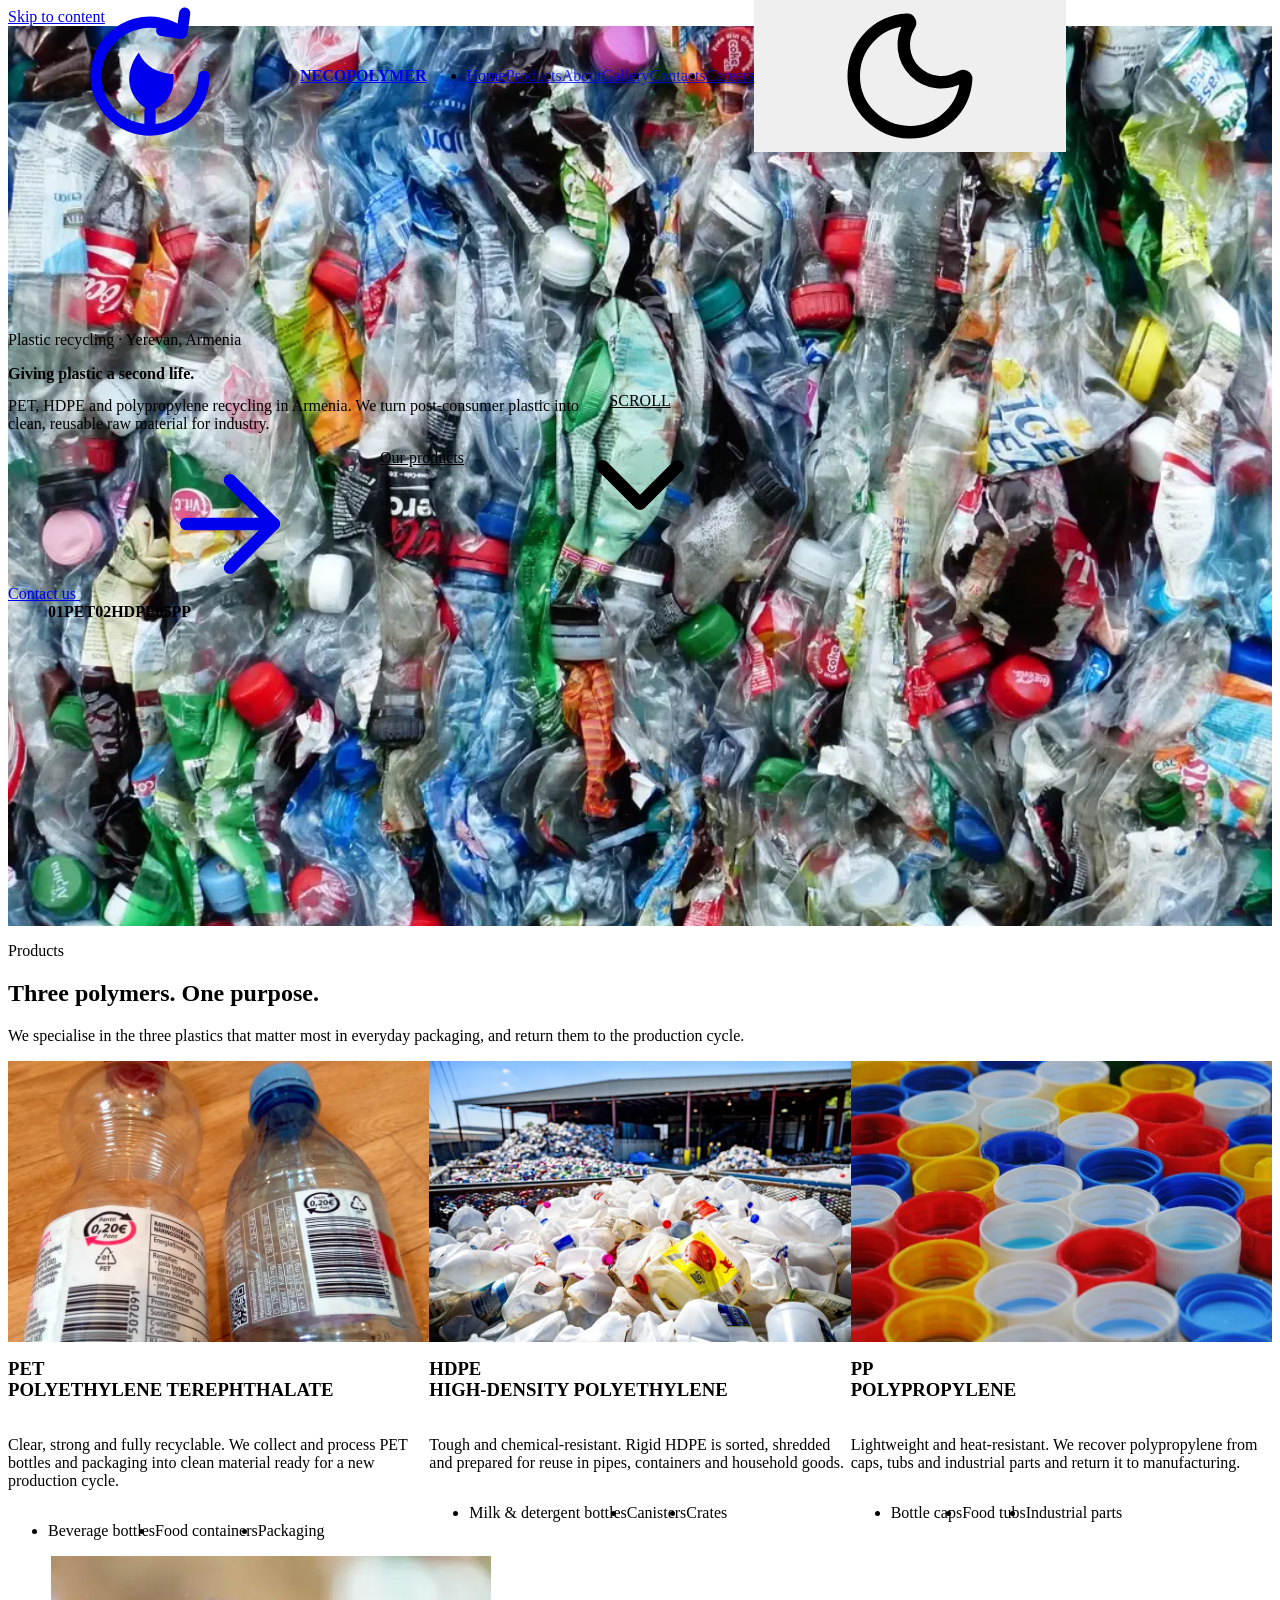
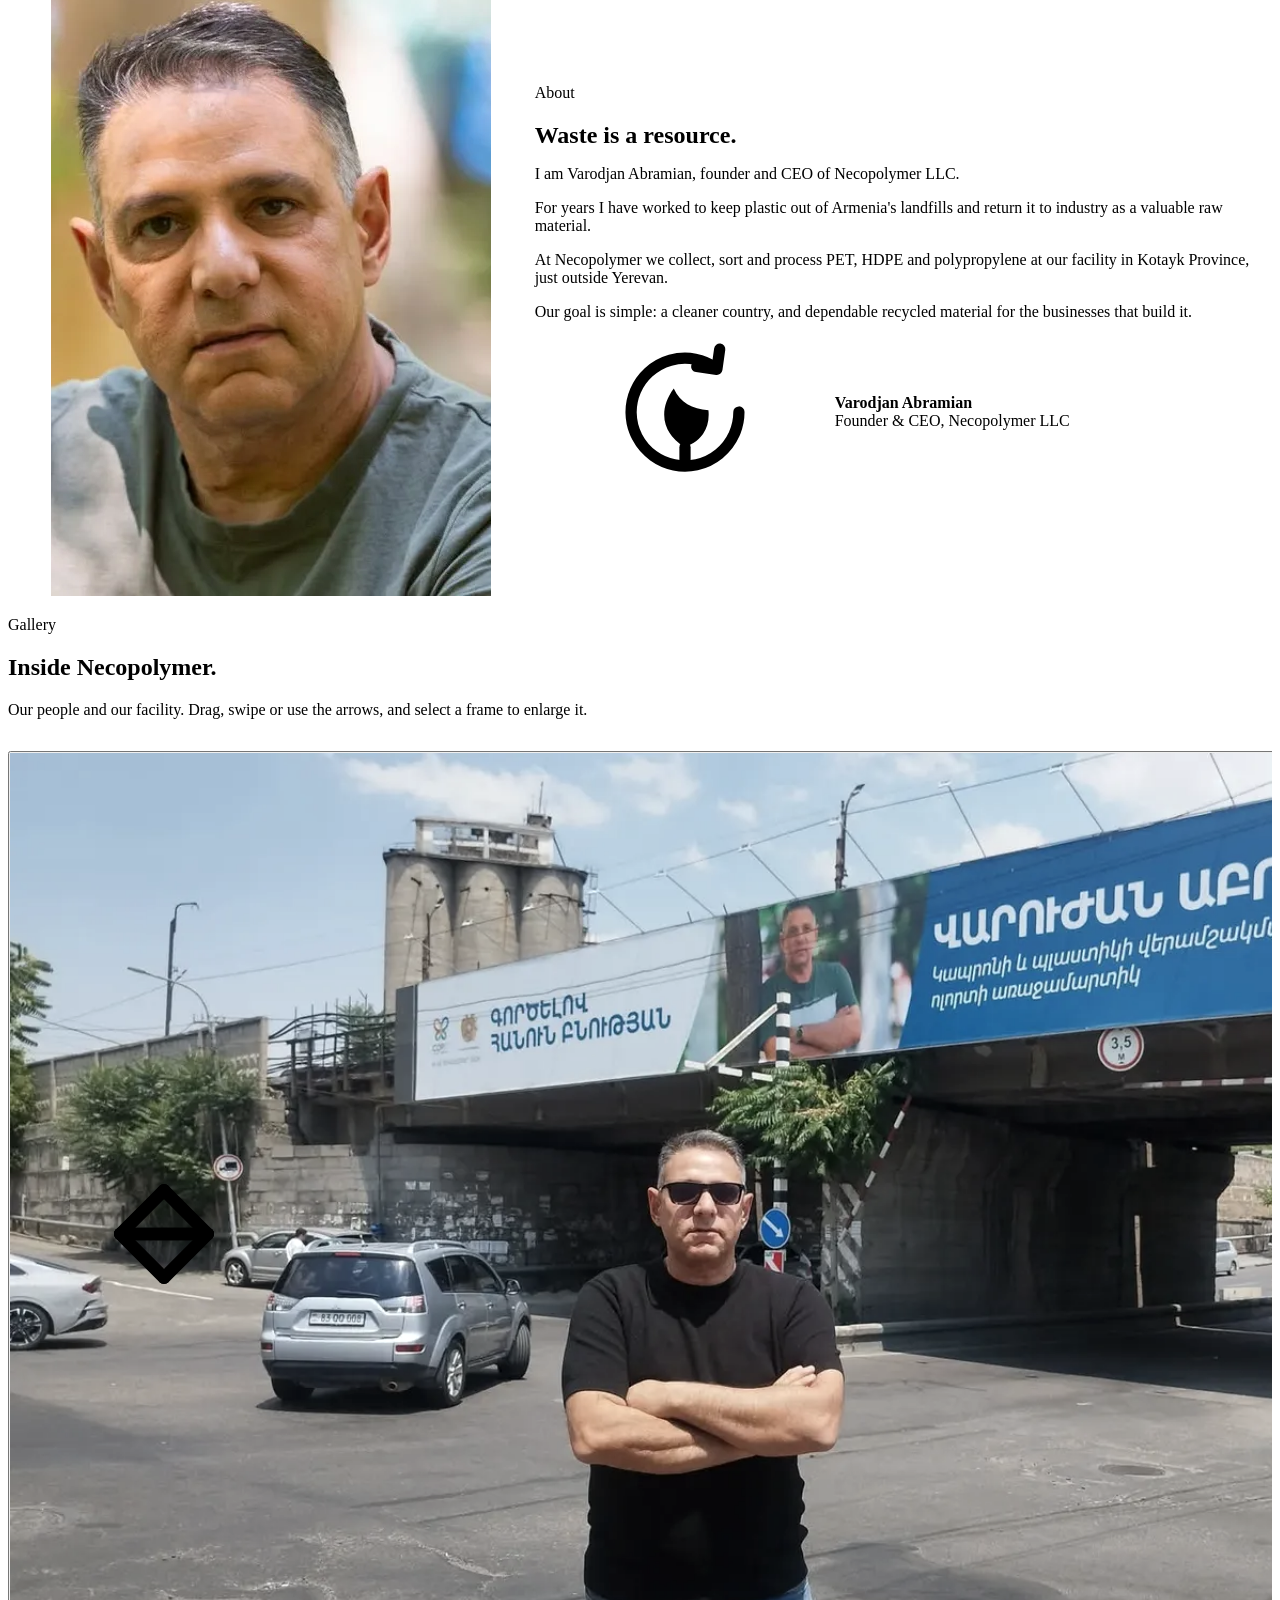
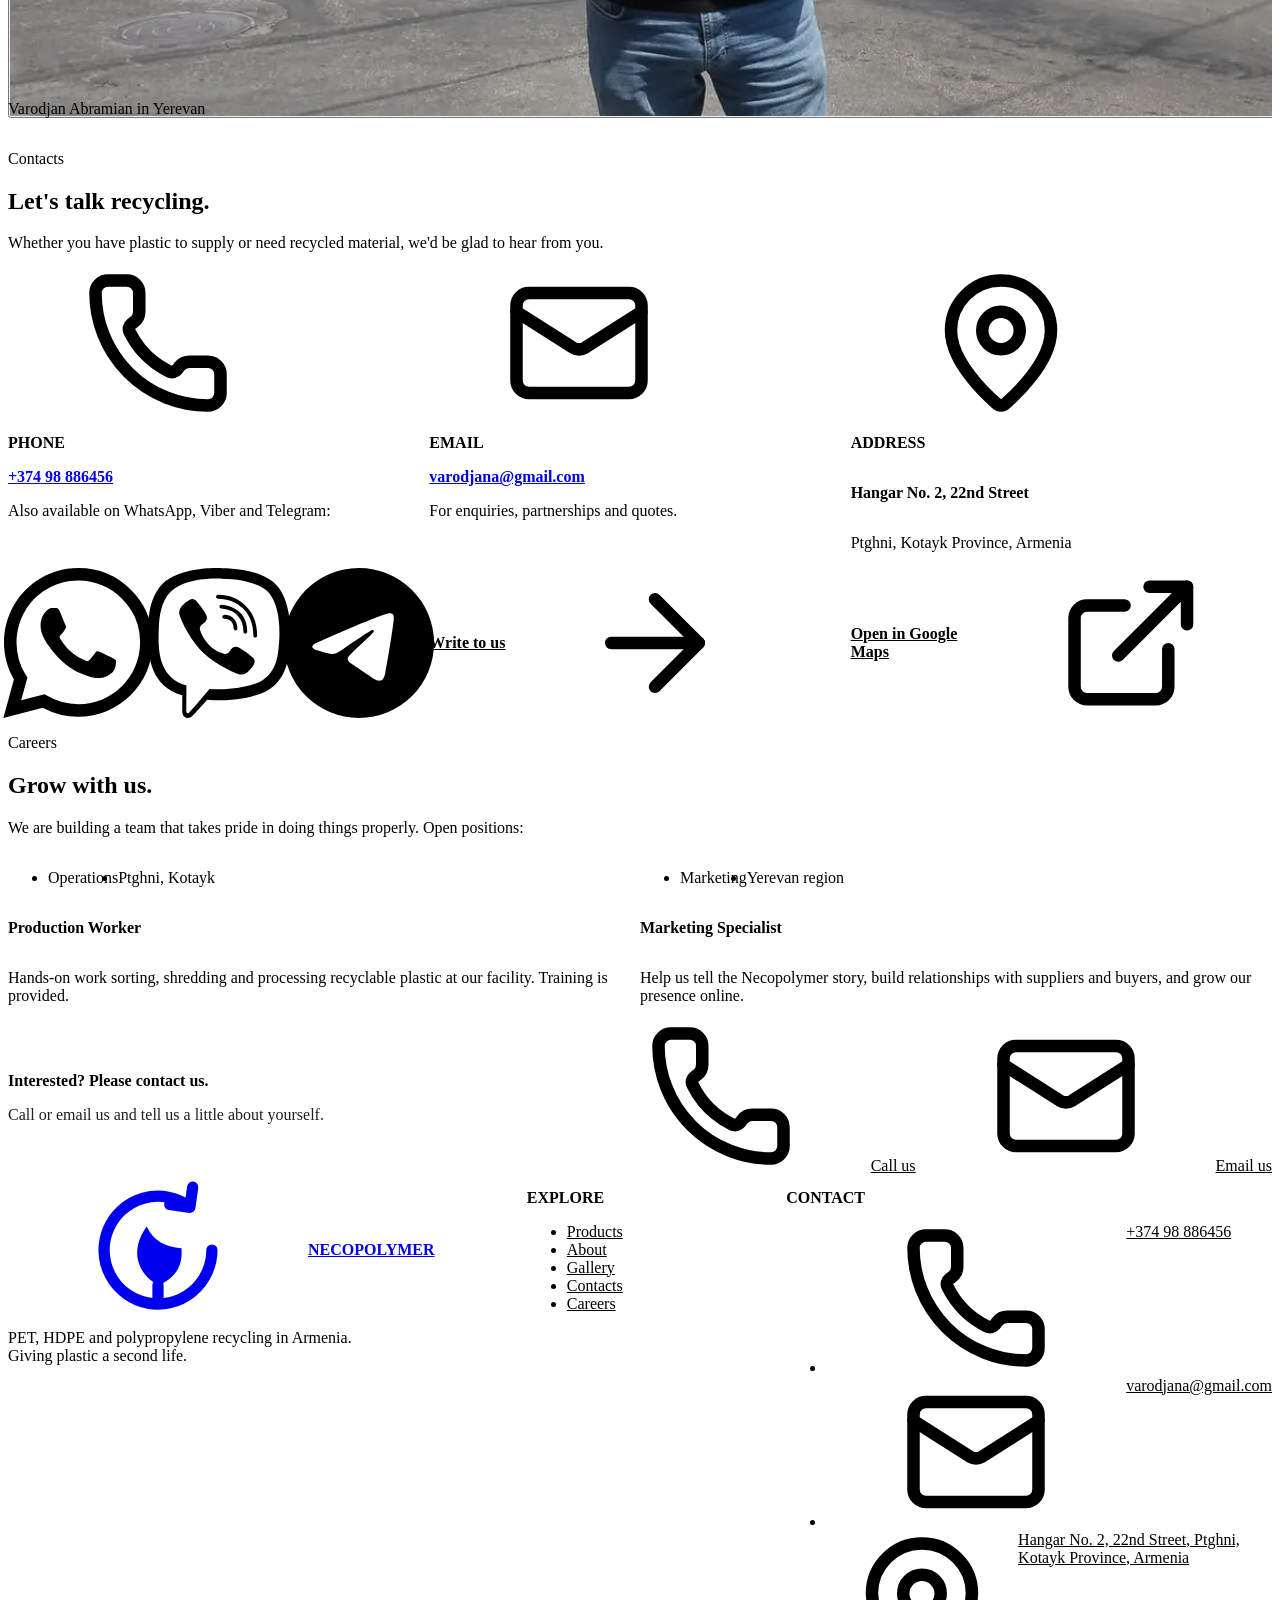
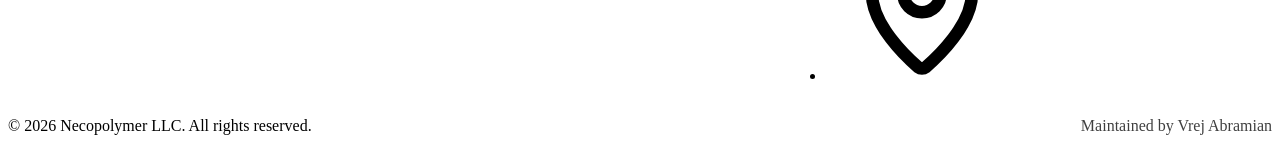
==== index.html @ 500e8558 "Build the single-page layout and component styles Co-Authored-By: Claude Opus 5.5 <noreply@anthropic" ====
<!doctype html>
<html lang="en">
<head>
  <meta charset="utf-8">
  <meta name="viewport" content="width=device-width, initial-scale=1">
  <title>Necopolymer | PET, HDPE &amp; PP Plastic Recycling in Armenia</title>
  <meta name="description" content="Necopolymer LLC recycles PET, HDPE and polypropylene in Kotayk Province, near Yerevan, Armenia. Call +374 98 886456.">
  <link rel="canonical" href="https://necopolymer.com/">
  <meta name="theme-color" content="#0A1A13">
  <meta property="og:type" content="website">
  <meta property="og:site_name" content="Necopolymer">
  <meta property="og:title" content="Necopolymer: giving plastic a second life">
  <meta property="og:description" content="PET, HDPE and polypropylene recycling in Armenia.">
  <meta property="og:url" content="https://necopolymer.com/">
  <meta property="og:image" content="https://necopolymer.com/assets/brand/og-image.jpg">
  <meta name="twitter:card" content="summary_large_image">
  <link rel="icon" href="assets/brand/favicon.svg" type="image/svg+xml">
  <link rel="preload" href="assets/fonts/sora-latin-wght.woff2" as="font" type="font/woff2" crossorigin>
  <link rel="preload" href="assets/fonts/inter-latin-wght.woff2" as="font" type="font/woff2" crossorigin>
  <link rel="preload" href="assets/img/hero/hero.webp" as="image" fetchpriority="high">
  <link rel="stylesheet" href="assets/css/tokens.css">
  <link rel="stylesheet" href="assets/css/base.css">
  <link rel="stylesheet" href="assets/css/components.css">
  <script>
    // Inline on purpose: must run before first paint (no theme flash, no reveal flash).
    document.documentElement.classList.add('js');
    try {
      var saved = localStorage.getItem('neco-theme');
      if (saved === 'light' || saved === 'dark') document.documentElement.dataset.theme = saved;
    } catch (e) {}
  </script>
  <script src="assets/js/theme.js" defer></script>
  <script src="assets/js/nav.js" defer></script>
  <script src="assets/js/reveal.js" defer></script>
  <script src="assets/js/gallery.js" defer></script>
  <script type="application/ld+json">
  {
    "@context": "https://schema.org",
    "@type": "LocalBusiness",
    "name": "Necopolymer LLC",
    "description": "PET, HDPE and polypropylene plastic recycling in Armenia.",
    "url": "https://necopolymer.com/",
    "image": "https://necopolymer.com/assets/brand/og-image.jpg",
    "telephone": "+37498886456",
    "email": "varodjana@gmail.com",
    "founder": { "@type": "Person", "name": "Varodjan Abramian" },
    "address": {
      "@type": "PostalAddress",
      "streetAddress": "22nd Street, Hangar No. 2",
      "addressLocality": "Ptghni",
      "addressRegion": "Kotayk Province",
      "addressCountry": "AM"
    },
    "hasMap": "https://maps.app.goo.gl/LxYBtuq4fgTTaktv6"
  }
  </script>
</head>
<body>
  <a class="skip-link" href="#main">Skip to content</a>

  <header class="site-header" data-header>
    <div class="container header__inner">
      <a class="brand" href="#top" aria-label="Necopolymer, back to top">
        <svg class="brand__mark" aria-hidden="true"><use href="assets/brand/icons.svg#mark"></use></svg>
        <span>NECOPOLYMER</span>
      </a>
      <nav class="nav" aria-label="Main">
        <ul class="nav__list" id="nav-list">
          <li><a class="nav__link" href="#top">Home</a></li>
          <li><a class="nav__link" href="#products">Products</a></li>
          <li><a class="nav__link" href="#about">About</a></li>
          <li><a class="nav__link" href="#gallery">Gallery</a></li>
          <li><a class="nav__link" href="#contacts">Contacts</a></li>
          <li><a class="nav__link" href="#careers">Careers</a></li>
        </ul>
        <button class="icon-btn theme-toggle" type="button" data-theme-toggle aria-label="Switch to light theme">
          <svg class="icon icon--sm" aria-hidden="true"><use href="assets/brand/icons.svg#sun"></use></svg>
        </button>
        <button class="icon-btn nav-toggle" type="button" data-nav-toggle aria-expanded="false" aria-controls="nav-list" aria-label="Open menu">
          <svg class="icon icon--sm" aria-hidden="true"><use href="assets/brand/icons.svg#menu"></use></svg>
        </button>
      </nav>
    </div>
  </header>

  <main id="main">
    <!-- ============ HOME ============ -->
    <section class="hero" id="top" aria-labelledby="hero-title">
      <img class="hero__media" src="assets/img/hero/hero.webp" alt="" width="1024" height="768" fetchpriority="high">
      <div class="hero__overlay" aria-hidden="true"></div>
      <div class="container">
        <div class="hero__content">
          <p class="eyebrow hero__eyebrow" data-reveal>Plastic recycling · Yerevan, Armenia</p>
          <h1 class="hero__title" id="hero-title" data-reveal style="--d:1">Giving plastic <span class="text-gradient">a second life.</span></h1>
          <p class="hero__lead" data-reveal style="--d:2">PET, HDPE and polypropylene recycling in Armenia. We turn post-consumer plastic into clean, reusable raw material for industry.</p>
          <div class="hero__actions" data-reveal style="--d:3">
            <a class="btn btn--accent" href="#contacts">Contact us
              <svg class="icon icon--sm" aria-hidden="true"><use href="assets/brand/icons.svg#arrow-right"></use></svg></a>
            <a class="btn btn--ghost" href="#products">Our products</a>
          </div>
          <ul class="hero__chips" data-reveal style="--d:4" aria-label="Materials we recycle">
            <li class="chip"><span class="chip__code">01</span>PET</li>
            <li class="chip"><span class="chip__code">02</span>HDPE</li>
            <li class="chip"><span class="chip__code">05</span>PP</li>
          </ul>
        </div>
      </div>
      <a class="hero__scroll" href="#products" aria-label="Scroll to products">
        <span>Scroll</span>
        <svg class="icon icon--sm" aria-hidden="true"><use href="assets/brand/icons.svg#chevron-down"></use></svg>
      </a>
    </section>

    <!-- ============ PRODUCTS ============ -->
    <section class="section products" id="products" aria-labelledby="products-title">
      <div class="container">
        <header class="section__head" data-reveal>
          <p class="eyebrow">Products</p>
          <h2 class="section__title" id="products-title">Three polymers. <span class="text-gradient">One purpose.</span></h2>
          <p class="section__lead">We specialise in the three plastics that matter most in everyday packaging, and return them to the production cycle.</p>
        </header>
        <div class="product-grid">
          <article class="product-card" data-reveal>
            <div class="product-card__media">
              <img src="assets/img/products/pet.webp" alt="Clear PET drinking bottles marked with resin code 1" width="900" height="600" loading="lazy">
              <span class="resin-badge" role="img" aria-label="Resin identification code 1">
                <svg class="icon" aria-hidden="true"><use href="assets/brand/icons.svg#recycle"></use></svg>
                <span class="resin-badge__num" aria-hidden="true">1</span>
              </span>
            </div>
            <div class="product-card__body">
              <h3><span class="product-card__abbr">PET</span><span class="product-card__name">Polyethylene terephthalate</span></h3>
              <p class="product-card__text">Clear, strong and fully recyclable. We collect and process PET bottles and packaging into clean material ready for a new production cycle.</p>
              <ul class="tags" aria-label="Typical sources">
                <li class="tag">Beverage bottles</li><li class="tag">Food containers</li><li class="tag">Packaging</li>
              </ul>
            </div>
          </article>
          <article class="product-card" data-reveal style="--d:1">
            <div class="product-card__media">
              <img src="assets/img/products/hdpe.webp" alt="Used HDPE milk and detergent jugs at a recycling yard" width="900" height="600" loading="lazy">
              <span class="resin-badge" role="img" aria-label="Resin identification code 2">
                <svg class="icon" aria-hidden="true"><use href="assets/brand/icons.svg#recycle"></use></svg>
                <span class="resin-badge__num" aria-hidden="true">2</span>
              </span>
            </div>
            <div class="product-card__body">
              <h3><span class="product-card__abbr">HDPE</span><span class="product-card__name">High-density polyethylene</span></h3>
              <p class="product-card__text">Tough and chemical-resistant. Rigid HDPE is sorted, shredded and prepared for reuse in pipes, containers and household goods.</p>
              <ul class="tags" aria-label="Typical sources">
                <li class="tag">Milk &amp; detergent bottles</li><li class="tag">Canisters</li><li class="tag">Crates</li>
              </ul>
            </div>
          </article>
          <article class="product-card" data-reveal style="--d:2">
            <div class="product-card__media">
              <img src="assets/img/products/pp.webp" alt="Colourful polypropylene bottle caps" width="900" height="600" loading="lazy">
              <span class="resin-badge" role="img" aria-label="Resin identification code 5">
                <svg class="icon" aria-hidden="true"><use href="assets/brand/icons.svg#recycle"></use></svg>
                <span class="resin-badge__num" aria-hidden="true">5</span>
              </span>
            </div>
            <div class="product-card__body">
              <h3><span class="product-card__abbr">PP</span><span class="product-card__name">Polypropylene</span></h3>
              <p class="product-card__text">Lightweight and heat-resistant. We recover polypropylene from caps, tubs and industrial parts and return it to manufacturing.</p>
              <ul class="tags" aria-label="Typical sources">
                <li class="tag">Bottle caps</li><li class="tag">Food tubs</li><li class="tag">Industrial parts</li>
              </ul>
            </div>
          </article>
        </div>
      </div>
    </section>

    <!-- ============ ABOUT ============ -->
    <section class="section section--alt about" id="about" aria-labelledby="about-title">
      <div class="container about__grid">
        <div class="portrait" data-reveal>
          <img src="assets/img/about/varodjan-abramian.webp" alt="Portrait of Varodjan Abramian, founder and CEO of Necopolymer LLC" width="640" height="640" loading="lazy">
        </div>
        <div class="about__text" data-reveal style="--d:1">
          <p class="eyebrow">About</p>
          <h2 class="section__title" id="about-title">Waste is a <span class="text-gradient">resource.</span></h2>
          <p class="about__quote">I am Varodjan Abramian, founder and CEO of Necopolymer LLC.</p>
          <p>For years I have worked to keep plastic out of Armenia's landfills and return it to industry as a valuable raw material.</p>
          <p>At Necopolymer we collect, sort and process PET, HDPE and polypropylene at our facility in Kotayk Province, just outside Yerevan.</p>
          <p>Our goal is simple: a cleaner country, and dependable recycled material for the businesses that build it.</p>
          <div class="signature">
            <svg class="brand__mark" aria-hidden="true"><use href="assets/brand/icons.svg#mark"></use></svg>
            <div><strong>Varodjan Abramian</strong><span>Founder &amp; CEO, Necopolymer LLC</span></div>
          </div>
        </div>
      </div>
    </section>

    <!-- ============ GALLERY ============ -->
    <section class="section gallery" id="gallery" aria-labelledby="gallery-title">
      <div class="container">
        <header class="section__head" data-reveal>
          <p class="eyebrow">Gallery</p>
          <h2 class="section__title" id="gallery-title">Inside <span class="text-gradient">Necopolymer.</span></h2>
          <p class="section__lead">Our people and our facility. Drag, swipe or use the arrows, and select a frame to enlarge it.</p>
        </header>
        <div class="film" data-film data-reveal>
          <button class="film__nav film__nav--prev" type="button" data-film-prev aria-label="Previous photos">
            <svg class="icon icon--sm" aria-hidden="true"><use href="assets/brand/icons.svg#arrow-left"></use></svg>
          </button>
          <div class="film__track" role="region" aria-label="Photo strip" tabindex="0">
            <figure class="film__frame">
              <button class="film__open" type="button" aria-label="Enlarge photo: Varodjan Abramian in Yerevan">
                <img src="assets/img/gallery/varodjan-yerevan.webp" alt="Varodjan Abramian standing in front of his recycling billboard in Yerevan" width="1600" height="901" loading="lazy" draggable="false">
              </button>
              <figcaption>Varodjan Abramian in Yerevan</figcaption>
            </figure>
            <figure class="film__frame">
              <button class="film__open" type="button" aria-label="Enlarge photo: inside our processing hangar">
                <img src="assets/img/gallery/hangar.webp" alt="Recycling equipment and bulk bags of plastic inside the Necopolymer hangar" width="1440" height="960" loading="lazy" draggable="false">
              </button>
              <figcaption>Inside our processing hangar, Kotayk</figcaption>
            </figure>
          </div>
          <button class="film__nav film__nav--next" type="button" data-film-next aria-label="Next photos">
            <svg class="icon icon--sm" aria-hidden="true"><use href="assets/brand/icons.svg#arrow-right"></use></svg>
          </button>
        </div>
      </div>
    </section>

    <!-- ============ CONTACTS ============ -->
    <section class="section section--alt contacts" id="contacts" aria-labelledby="contacts-title">
      <div class="container">
        <header class="section__head" data-reveal>
          <p class="eyebrow">Contacts</p>
          <h2 class="section__title" id="contacts-title">Let's talk <span class="text-gradient">recycling.</span></h2>
          <p class="section__lead">Whether you have plastic to supply or need recycled material, we'd be glad to hear from you.</p>
        </header>
        <div class="contact-grid">
          <article class="contact-card" data-reveal>
            <span class="contact-card__icon"><svg class="icon" aria-hidden="true"><use href="assets/brand/icons.svg#phone"></use></svg></span>
            <h3 class="contact-card__label">Phone</h3>
            <a class="contact-card__value" href="tel:+37498886456">+374 98 886456</a>
            <p class="contact-card__note">Also available on WhatsApp, Viber and Telegram:</p>
            <div class="messengers">
              <a class="messenger messenger--whatsapp" href="https://wa.me/37498886456" target="_blank" rel="noopener" aria-label="Chat on WhatsApp" title="WhatsApp">
                <svg class="icon icon--sm" aria-hidden="true"><use href="assets/brand/icons.svg#whatsapp"></use></svg></a>
              <a class="messenger messenger--viber" href="viber://chat?number=%2B37498886456" aria-label="Chat on Viber" title="Viber">
                <svg class="icon icon--sm" aria-hidden="true"><use href="assets/brand/icons.svg#viber"></use></svg></a>
              <a class="messenger messenger--telegram" href="https://t.me/+37498886456" target="_blank" rel="noopener" aria-label="Chat on Telegram" title="Telegram">
                <svg class="icon icon--sm" aria-hidden="true"><use href="assets/brand/icons.svg#telegram"></use></svg></a>
            </div>
          </article>
          <article class="contact-card" data-reveal style="--d:1">
            <span class="contact-card__icon"><svg class="icon" aria-hidden="true"><use href="assets/brand/icons.svg#mail"></use></svg></span>
            <h3 class="contact-card__label">Email</h3>
            <a class="contact-card__value" href="mailto:varodjana@gmail.com">varodjana@gmail.com</a>
            <p class="contact-card__note">For enquiries, partnerships and quotes.</p>
            <a class="link-arrow" href="mailto:varodjana@gmail.com">Write to us
              <svg class="icon icon--sm" aria-hidden="true"><use href="assets/brand/icons.svg#arrow-right"></use></svg></a>
          </article>
          <article class="contact-card" data-reveal style="--d:2">
            <span class="contact-card__icon"><svg class="icon" aria-hidden="true"><use href="assets/brand/icons.svg#map-pin"></use></svg></span>
            <h3 class="contact-card__label">Address</h3>
            <p class="contact-card__value">Hangar No. 2, 22nd Street</p>
            <p class="contact-card__note">Ptghni, Kotayk Province, Armenia</p>
            <a class="link-arrow" href="https://maps.app.goo.gl/LxYBtuq4fgTTaktv6" target="_blank" rel="noopener">Open in Google Maps
              <svg class="icon icon--sm" aria-hidden="true"><use href="assets/brand/icons.svg#external-link"></use></svg></a>
          </article>
        </div>
      </div>
    </section>

    <!-- ============ CAREERS ============ -->
    <section class="section careers" id="careers" aria-labelledby="careers-title">
      <div class="container">
        <header class="section__head" data-reveal>
          <p class="eyebrow">Careers</p>
          <h2 class="section__title" id="careers-title">Grow <span class="text-gradient">with us.</span></h2>
          <p class="section__lead">We are building a team that takes pride in doing things properly. Open positions:</p>
        </header>
        <div class="job-grid">
          <article class="job-card" data-reveal>
            <ul class="job-card__meta"><li class="tag">Operations</li><li class="tag">Ptghni, Kotayk</li></ul>
            <h3 class="job-card__title">Production Worker</h3>
            <p>Hands-on work sorting, shredding and processing recyclable plastic at our facility. Training is provided.</p>
          </article>
          <article class="job-card" data-reveal style="--d:1">
            <ul class="job-card__meta"><li class="tag">Marketing</li><li class="tag">Yerevan region</li></ul>
            <h3 class="job-card__title">Marketing Specialist</h3>
            <p>Help us tell the Necopolymer story, build relationships with suppliers and buyers, and grow our presence online.</p>
          </article>
        </div>
        <div class="careers__cta" data-reveal>
          <div>
            <h3>Interested? Please contact us.</h3>
            <p>Call or email us and tell us a little about yourself.</p>
          </div>
          <div class="careers__actions">
            <a class="btn btn--light" href="tel:+37498886456">
              <svg class="icon icon--sm" aria-hidden="true"><use href="assets/brand/icons.svg#phone"></use></svg>Call us</a>
            <a class="btn btn--outline-light" href="mailto:varodjana@gmail.com?subject=Job%20application">
              <svg class="icon icon--sm" aria-hidden="true"><use href="assets/brand/icons.svg#mail"></use></svg>Email us</a>
          </div>
        </div>
      </div>
    </section>
  </main>

  <footer class="site-footer">
    <div class="container">
      <div class="footer__grid">
        <div class="footer__brand">
          <a class="brand" href="#top">
            <svg class="brand__mark" aria-hidden="true"><use href="assets/brand/icons.svg#mark"></use></svg>
            <span>NECOPOLYMER</span>
          </a>
          <p>PET, HDPE and polypropylene recycling in Armenia. Giving plastic a second life.</p>
        </div>
        <div>
          <h2 class="footer__title">Explore</h2>
          <ul class="footer__list">
            <li><a href="#products">Products</a></li>
            <li><a href="#about">About</a></li>
            <li><a href="#gallery">Gallery</a></li>
            <li><a href="#contacts">Contacts</a></li>
            <li><a href="#careers">Careers</a></li>
          </ul>
        </div>
        <div>
          <h2 class="footer__title">Contact</h2>
          <ul class="footer__list">
            <li><a href="tel:+37498886456"><svg class="icon icon--sm" aria-hidden="true"><use href="assets/brand/icons.svg#phone"></use></svg>+374 98 886456</a></li>
            <li><a href="mailto:varodjana@gmail.com"><svg class="icon icon--sm" aria-hidden="true"><use href="assets/brand/icons.svg#mail"></use></svg>varodjana@gmail.com</a></li>
            <li><a href="https://maps.app.goo.gl/LxYBtuq4fgTTaktv6" target="_blank" rel="noopener"><svg class="icon icon--sm" aria-hidden="true"><use href="assets/brand/icons.svg#map-pin"></use></svg>Hangar No. 2, 22nd Street, Ptghni, Kotayk Province, Armenia</a></li>
          </ul>
        </div>
      </div>
      <div class="footer__bottom">
        <p>© 2026 Necopolymer LLC. All rights reserved.</p>
        <p class="footer__credit">Maintained by Vrej Abramian</p>
      </div>
    </div>
  </footer>

  <dialog class="lightbox" data-lightbox aria-label="Photo viewer">
    <button class="icon-btn lightbox__close" type="button" data-lightbox-close aria-label="Close photo">
      <svg class="icon icon--sm" aria-hidden="true"><use href="assets/brand/icons.svg#x"></use></svg>
    </button>
    <figure class="lightbox__figure">
      <img class="lightbox__img" alt="">
      <figcaption class="lightbox__caption"></figcaption>
    </figure>
  </dialog>
</body>
</html>
---- assets/css/components.css ----
/* Components, in page order. Values come from tokens.css. */

/* ================= Header ================= */
/* The glass background lives on ::before so the header itself does not become a containing
   block for the fixed-position mobile menu (backdrop-filter would do that). */
.site-header {
  position: fixed; inset: 0 0 auto 0; z-index: 50;
  height: var(--header-h); display: flex; align-items: center;
  transition: height var(--dur) var(--ease), color var(--dur) var(--ease);
}
.site-header::before {
  content: ""; position: absolute; inset: 0; z-index: -1;
  background: var(--c-header);
  -webkit-backdrop-filter: blur(var(--blur)) saturate(1.4); backdrop-filter: blur(var(--blur)) saturate(1.4);
  border-bottom: var(--border-w) solid var(--c-border);
  transition: opacity var(--dur) var(--ease), background-color var(--dur) var(--ease);
}
.site-header.is-scrolled { height: var(--header-h-scrolled); }
.site-header.is-scrolled::before { background: var(--c-header-solid); }
.header__inner { display: flex; align-items: center; justify-content: space-between; gap: var(--sp-5); }

.brand {
  display: inline-flex; align-items: center; gap: var(--sp-3);
  font-family: var(--font-display); font-size: var(--fs-brand); font-weight: 700; letter-spacing: var(--tracking-brand);
}
.brand__mark { width: var(--icon-lg); height: var(--icon-lg); color: var(--c-accent); }

.nav { display: flex; align-items: center; gap: var(--sp-2); }
.nav__list { display: flex; gap: var(--sp-1); margin-right: var(--sp-2); }
.nav__link {
  position: relative; display: block; padding: var(--sp-2) var(--sp-3);
  font-size: var(--fs-small); font-weight: 500; opacity: 0.8;
  transition: opacity var(--dur-fast) var(--ease);
}
.nav__link::after {
  content: ""; position: absolute; left: var(--sp-3); right: var(--sp-3); bottom: var(--sp-1);
  height: var(--line); border-radius: var(--radius-pill); background: var(--c-accent);
  transform: scaleX(0); transform-origin: left; transition: transform var(--dur) var(--ease);
}
.nav__link:hover, .nav__link.is-active { opacity: 1; }
.nav__link:hover::after, .nav__link.is-active::after { transform: scaleX(1); }

.icon-btn {
  display: inline-grid; place-items: center; width: var(--control); height: var(--control);
  border: var(--border-w) solid var(--c-border); border-radius: var(--radius-pill);
  transition: border-color var(--dur-fast) var(--ease), color var(--dur-fast) var(--ease);
}
.icon-btn:hover { border-color: var(--c-accent); color: var(--c-accent); }
.theme-toggle, .nav-toggle { display: none; }
.js .theme-toggle { display: inline-grid; }

/* Transparent over the hero until the visitor scrolls (only when JS can add .is-scrolled). */
.js .site-header:not(.is-scrolled) { color: var(--c-hero-text); }
.js .site-header:not(.is-scrolled)::before { opacity: 0; }
.js .site-header:not(.is-scrolled) .brand__mark,
.js .site-header:not(.is-scrolled) .icon-btn:hover { color: var(--c-hero-grad-1); }
.js .site-header:not(.is-scrolled) .nav__link::after { background: var(--c-hero-grad-1); }
.js .site-header:not(.is-scrolled) .icon-btn { border-color: var(--c-hero-chip-border); }

@media (max-width: 900px) {
  .js .nav-toggle { display: inline-grid; }
  .nav__list {
    position: fixed; inset: 0; z-index: -1; margin: 0;
    flex-direction: column; justify-content: center; align-items: center; gap: var(--sp-3);
    background: var(--c-header-solid);
    -webkit-backdrop-filter: blur(var(--blur)); backdrop-filter: blur(var(--blur));
    opacity: 0; visibility: hidden;
    transition: opacity var(--dur) var(--ease), visibility var(--dur);
  }
  .nav__link { font-family: var(--font-display); font-size: var(--fs-h3); }
  .nav-open .nav__list { opacity: 1; visibility: visible; }
  .nav-open body { overflow: hidden; }
  .js.nav-open .site-header { color: var(--c-text); }
  .js.nav-open .site-header .brand__mark { color: var(--c-accent); }
  .js.nav-open .site-header .icon-btn { border-color: var(--c-border); }
}
/* Without JS the menu cannot open, so keep the links visible and scrollable instead. */
@media (max-width: 900px) {
  html:not(.js) .nav__list {
    position: static; flex-direction: row; overflow-x: auto; opacity: 1; visibility: visible;
    background: none; -webkit-backdrop-filter: none; backdrop-filter: none; z-index: auto;
  }
  html:not(.js) .nav__link { font-size: var(--fs-small); }
}

/* ================= Hero ================= */
.hero {
  position: relative; isolation: isolate; overflow: hidden;
  min-height: 100svh; display: grid; align-items: center;
  padding-block: calc(var(--header-h) + var(--sp-7)) var(--sp-8);
  background: var(--c-film); color: var(--c-hero-text);
}
.hero__media {
  position: absolute; inset: 0; z-index: -2; width: 100%; height: 100%; object-fit: cover;
  transform-origin: 60% 40%; animation: kenburns var(--dur-kenburns) ease-in-out infinite alternate;
}
.hero__overlay { position: absolute; inset: 0; z-index: -1; background: var(--g-hero); }
@keyframes kenburns {
  from { transform: scale(1.05); }
  to   { transform: scale(1.2) translate3d(-2%, -1.5%, 0); }
}
.hero__content { max-width: 880px; }
.hero__eyebrow { color: var(--c-hero-grad-1); }
.hero__title { font-size: var(--fs-hero); line-height: var(--lh-tight); }
.hero__title .text-gradient { background-image: linear-gradient(90deg, var(--c-hero-grad-1), var(--c-hero-grad-2)); }
.hero__lead { margin-top: var(--sp-5); max-width: 36rem; font-size: var(--fs-lead); color: var(--c-hero-muted); }
.hero__actions { margin-top: var(--sp-6); display: flex; flex-wrap: wrap; gap: var(--sp-3); }
.hero .btn--accent { background: var(--c-hero-grad-1); }
.hero .btn--ghost { border-color: var(--c-hero-chip-border); color: var(--c-hero-text); }
.hero .btn--ghost:hover { border-color: var(--c-hero-grad-1); color: var(--c-hero-grad-1); }
.hero__chips { margin-top: var(--sp-7); display: flex; flex-wrap: wrap; gap: var(--sp-2); }
.chip {
  display: inline-flex; align-items: center; gap: var(--sp-2); padding: var(--sp-1) var(--sp-4);
  border: var(--border-w) solid var(--c-hero-chip-border); border-radius: var(--radius-pill);
  background: var(--c-hero-chip); font-size: var(--fs-small); font-weight: 600;
}
.chip__code { font-family: var(--font-display); color: var(--c-hero-grad-1); }
.hero__scroll {
  position: absolute; left: 50%; bottom: var(--sp-5); translate: -50% 0;
  display: grid; justify-items: center; gap: var(--sp-1);
  font-size: var(--fs-eyebrow); letter-spacing: var(--tracking-eyebrow); text-transform: uppercase; color: var(--c-hero-muted);
}
.hero__scroll .icon { animation: bob 2.2s var(--ease) infinite; }
@keyframes bob { 50% { transform: translateY(6px); } }
@media (max-height: 640px) { .hero__scroll { display: none; } }

/* ================= Products ================= */
.products { background-image: var(--g-glow); }
.product-grid { display: grid; grid-template-columns: repeat(auto-fit, minmax(min(100%, 320px), 1fr)); gap: var(--sp-5); }
.product-card {
  display: flex; flex-direction: column; overflow: hidden;
  background: var(--c-surface); border: var(--border-w) solid var(--c-border); border-radius: var(--radius-lg);
  box-shadow: var(--shadow-card);
  transition: transform var(--dur) var(--ease), border-color var(--dur) var(--ease);
}
.product-card:hover { transform: translateY(-6px); border-color: var(--c-primary); }
.product-card__media { position: relative; aspect-ratio: 3 / 2; overflow: hidden; background: var(--c-bg-alt); }
.product-card__media img { width: 100%; height: 100%; object-fit: cover; transition: transform var(--dur-slow) var(--ease); }
.product-card:hover .product-card__media img { transform: scale(1.06); }
.resin-badge {
  position: absolute; top: var(--sp-4); left: var(--sp-4);
  display: grid; place-items: center; width: var(--badge); height: var(--badge);
  border: var(--border-w) solid var(--c-hero-chip-border); border-radius: var(--radius-pill);
  background: var(--c-scrim); color: var(--c-hero-grad-1);
}
.resin-badge > * { grid-area: 1 / 1; }
.resin-badge .icon { width: 70%; height: 70%; }
.resin-badge__num { font-family: var(--font-display); font-size: var(--fs-small); font-weight: 700; color: var(--c-hero-text); translate: 0 1px; }
.product-card__body { display: grid; gap: var(--sp-3); padding: var(--sp-5) var(--sp-5) var(--sp-6); }
.product-card__abbr { display: block; font-size: var(--fs-h2); line-height: 1; color: var(--c-accent); }
.product-card__name {
  display: block; margin-top: var(--sp-2);
  font-family: var(--font-body); font-size: var(--fs-small); font-weight: 600; letter-spacing: var(--tracking-eyebrow);
  text-transform: uppercase; color: var(--c-text-muted);
}
.product-card__text { color: var(--c-text-muted); }
.tags { display: flex; flex-wrap: wrap; gap: var(--sp-2); }
.tag {
  padding: var(--sp-1) var(--sp-3); border: var(--border-w) solid var(--c-border); border-radius: var(--radius-pill);
  background: var(--c-bg-alt); font-size: var(--fs-small);
}

/* ================= About ================= */
@property --angle { syntax: "<angle>"; inherits: false; initial-value: 0deg; }
@keyframes ring { to { --angle: 360deg; } }
.about__grid { display: grid; grid-template-columns: minmax(0, 5fr) minmax(0, 7fr); gap: var(--sp-8); align-items: center; }
.portrait { position: relative; justify-self: center; width: 100%; max-width: 440px; }
.portrait::before {
  content: ""; position: absolute; inset: calc(-1 * var(--sp-2)); border-radius: calc(var(--radius-lg) + var(--sp-2));
  background: conic-gradient(from var(--angle), var(--c-grad-1), var(--c-grad-2), var(--c-primary), var(--c-grad-1));
  animation: ring var(--dur-ring) linear infinite;
}
.portrait img { position: relative; width: 100%; aspect-ratio: 1; object-fit: cover; border-radius: var(--radius-lg); }
.about__text .section__title { margin-bottom: var(--sp-5); }
.about__text p { color: var(--c-text-muted); }
.about__text p + p { margin-top: var(--sp-4); }
.about__text .about__quote { font-family: var(--font-display); font-size: var(--fs-h3); line-height: var(--lh-heading); color: var(--c-text); }
.signature { display: flex; align-items: center; gap: var(--sp-3); margin-top: var(--sp-6); }
.signature strong { display: block; font-family: var(--font-display); }
.signature span { font-size: var(--fs-small); color: var(--c-text-muted); }
@media (max-width: 860px) { .about__grid { grid-template-columns: 1fr; gap: var(--sp-7); } }

/* ================= Gallery: film strip ================= */
.film {
  position: relative; padding-block: var(--film-edge);
  background: var(--c-film); color: var(--c-film-text); border-radius: var(--radius); box-shadow: var(--shadow-card);
}
.film::before, .film::after {
  content: ""; position: absolute; left: var(--film-gap); right: var(--film-gap); height: var(--film-hole-h);
  background: repeating-linear-gradient(90deg, var(--c-film-hole) 0 var(--film-hole-w), transparent var(--film-hole-w) calc(2 * var(--film-hole-w)));
  opacity: 0.85; pointer-events: none;
}
.film::before { top: calc((var(--film-edge) - var(--film-hole-h)) / 2); }
.film::after { bottom: calc((var(--film-edge) - var(--film-hole-h)) / 2); }
.film__track {
  display: flex; gap: var(--film-gap); padding-inline: var(--film-gap);
  overflow-x: auto; scroll-snap-type: x mandatory; overscroll-behavior-x: contain;
  scrollbar-width: none; cursor: grab;
}
.film__track::-webkit-scrollbar { display: none; }
.film__track.is-dragging { cursor: grabbing; scroll-snap-type: none; }
.film__frame { position: relative; flex: none; height: var(--film-frame-h); overflow: hidden; border-radius: var(--radius-sm); scroll-snap-align: center; }
.film__open { display: block; height: 100%; padding: 0; }
.film__open img {
  width: auto; height: 100%; max-width: none; user-select: none; -webkit-user-drag: none;
  filter: grayscale(0.3) contrast(1.05);
  transition: transform var(--dur-slow) var(--ease), filter var(--dur) var(--ease);
}
.film__frame:hover img, .film__open:focus-visible img { transform: scale(1.04); filter: none; }
.film__frame figcaption {
  position: absolute; inset: auto 0 0 0; padding: var(--sp-6) var(--sp-4) var(--sp-3);
  background: linear-gradient(transparent, var(--c-scrim)); font-size: var(--fs-small); pointer-events: none;
}
.film__nav {
  position: absolute; top: 50%; translate: 0 -50%; z-index: 2;
  display: grid; place-items: center; width: var(--control); height: var(--control);
  border: var(--border-w) solid var(--c-hero-chip-border); border-radius: var(--radius-pill);
  background: var(--c-scrim); color: var(--c-film-text);
  transition: opacity var(--dur-fast) var(--ease), color var(--dur-fast) var(--ease);
}
.film__nav:hover { color: var(--c-hero-grad-1); }
.film__nav[disabled] { opacity: 0; pointer-events: none; }
.film__nav--prev { left: var(--sp-3); }
.film__nav--next { right: var(--sp-3); }
html:not(.js) .film__nav { display: none; }

.lightbox {
  width: 100vw; height: 100vh; max-width: 100vw; max-height: 100vh; padding: 0; border: 0;
  background: transparent; color: var(--c-film-text);
}
.lightbox[open] { display: grid; place-items: center; }
.lightbox::backdrop { background: var(--c-scrim); }
.lightbox__figure { display: grid; justify-items: center; gap: var(--sp-3); }
.lightbox__img { width: auto; max-width: 92vw; max-height: 84vh; border-radius: var(--radius-sm); box-shadow: var(--shadow-card); }
.lightbox__caption { font-size: var(--fs-small); text-align: center; }
.lightbox__close { position: fixed; top: var(--sp-4); right: var(--sp-4); border-color: var(--c-hero-chip-border); }

/* ================= Contacts ================= */
.contact-grid { display: grid; grid-template-columns: repeat(auto-fit, minmax(min(100%, 290px), 1fr)); gap: var(--sp-5); }
.contact-card {
  display: flex; flex-direction: column; align-items: flex-start; gap: var(--sp-3); padding: var(--sp-6);
  background: var(--c-surface); border: var(--border-w) solid var(--c-border); border-radius: var(--radius-lg);
  box-shadow: var(--shadow-card);
  transition: transform var(--dur) var(--ease), border-color var(--dur) var(--ease);
}
.contact-card:hover { transform: translateY(-4px); border-color: var(--c-primary); }
.contact-card__icon {
  display: grid; place-items: center; width: var(--badge); height: var(--badge); margin-bottom: var(--sp-2);
  border: var(--border-w) solid var(--c-border); border-radius: var(--radius); background: var(--c-bg-alt); color: var(--c-accent);
}
.contact-card__label {
  font-family: var(--font-body); font-size: var(--fs-eyebrow); font-weight: 600;
  letter-spacing: var(--tracking-eyebrow); text-transform: uppercase; color: var(--c-text-muted);
}
.contact-card__value { font-family: var(--font-display); font-size: var(--fs-h3); font-weight: 600; overflow-wrap: anywhere; }
a.contact-card__value:hover { color: var(--c-accent); }
.contact-card__note { font-size: var(--fs-small); color: var(--c-text-muted); }
.messengers { display: flex; gap: var(--sp-2); margin-top: auto; }
.messenger {
  display: grid; place-items: center; width: var(--control); height: var(--control); border-radius: var(--radius-pill);
  color: var(--c-on-primary); transition: transform var(--dur-fast) var(--ease);
}
.messenger:hover { transform: translateY(-2px) scale(1.06); }
.messenger--whatsapp { background: var(--c-whatsapp); }
.messenger--viber { background: var(--c-viber); }
.messenger--telegram { background: var(--c-telegram); }
.link-arrow { display: inline-flex; align-items: center; gap: var(--sp-2); margin-top: auto; font-weight: 600; color: var(--c-accent); }
.link-arrow .icon { transition: transform var(--dur-fast) var(--ease); }
.link-arrow:hover .icon { transform: translateX(4px); }

/* ================= Careers ================= */
.careers { background-image: var(--g-glow); }
.job-grid { display: grid; grid-template-columns: repeat(auto-fit, minmax(min(100%, 340px), 1fr)); gap: var(--sp-5); }
.job-card {
  position: relative; overflow: hidden; display: grid; align-content: start; gap: var(--sp-3); padding: var(--sp-6);
  background: var(--c-surface); border: var(--border-w) solid var(--c-border); border-radius: var(--radius-lg);
}
.job-card::before { content: ""; position: absolute; inset: 0 auto 0 0; width: var(--sp-1); background: linear-gradient(var(--c-grad-1), var(--c-grad-2)); }
.job-card__meta { display: flex; flex-wrap: wrap; gap: var(--sp-2); }
.job-card__title { font-size: var(--fs-h3); }
.job-card p { color: var(--c-text-muted); }
.careers__cta {
  display: flex; flex-wrap: wrap; align-items: center; justify-content: space-between; gap: var(--sp-5);
  margin-top: var(--sp-7); padding: var(--sp-6); border-radius: var(--radius-lg);
  background: var(--c-cta-bg); color: var(--c-on-primary);
}
.careers__cta h3 { font-size: var(--fs-h3); }
.careers__cta p { margin-top: var(--sp-1); opacity: 0.88; }
.careers__actions { display: flex; flex-wrap: wrap; gap: var(--sp-3); }
.btn--light { background: var(--c-on-primary); color: var(--c-cta-bg); }
.btn--outline-light { border-color: currentColor; color: inherit; }

/* ================= Footer (always dark) ================= */
.site-footer { padding-block: var(--sp-8) var(--sp-5); background: var(--c-film); color: var(--c-film-text); }
.site-footer .brand__mark { color: var(--c-hero-grad-1); }
.footer__grid { display: grid; grid-template-columns: 2fr 1fr 1.6fr; gap: var(--sp-7); }
.footer__brand p { max-width: 22rem; margin-top: var(--sp-4); color: var(--c-hero-muted); }
.footer__title {
  margin-bottom: var(--sp-4); font-size: var(--fs-small); letter-spacing: var(--tracking-eyebrow);
  text-transform: uppercase; color: var(--c-hero-grad-1);
}
.footer__list { display: grid; gap: var(--sp-2); }
.footer__list a { display: inline-flex; align-items: flex-start; gap: var(--sp-2); color: var(--c-hero-muted); transition: color var(--dur-fast) var(--ease); }
.footer__list a:hover { color: var(--c-hero-text); }
.footer__list .icon { margin-top: var(--sp-1); }
.footer__bottom {
  display: flex; flex-wrap: wrap; justify-content: space-between; gap: var(--sp-3);
  margin-top: var(--sp-7); padding-top: var(--sp-5); border-top: var(--border-w) solid var(--c-hero-chip-border);
  font-size: var(--fs-small); color: var(--c-hero-muted);
}
.footer__credit { opacity: 0.75; }
@media (max-width: 760px) { .footer__grid { grid-template-columns: 1fr; gap: var(--sp-6); } }

/* ================= 404 ================= */
.notfound { min-height: 100svh; display: grid; place-content: center; justify-items: start; gap: var(--sp-4); }
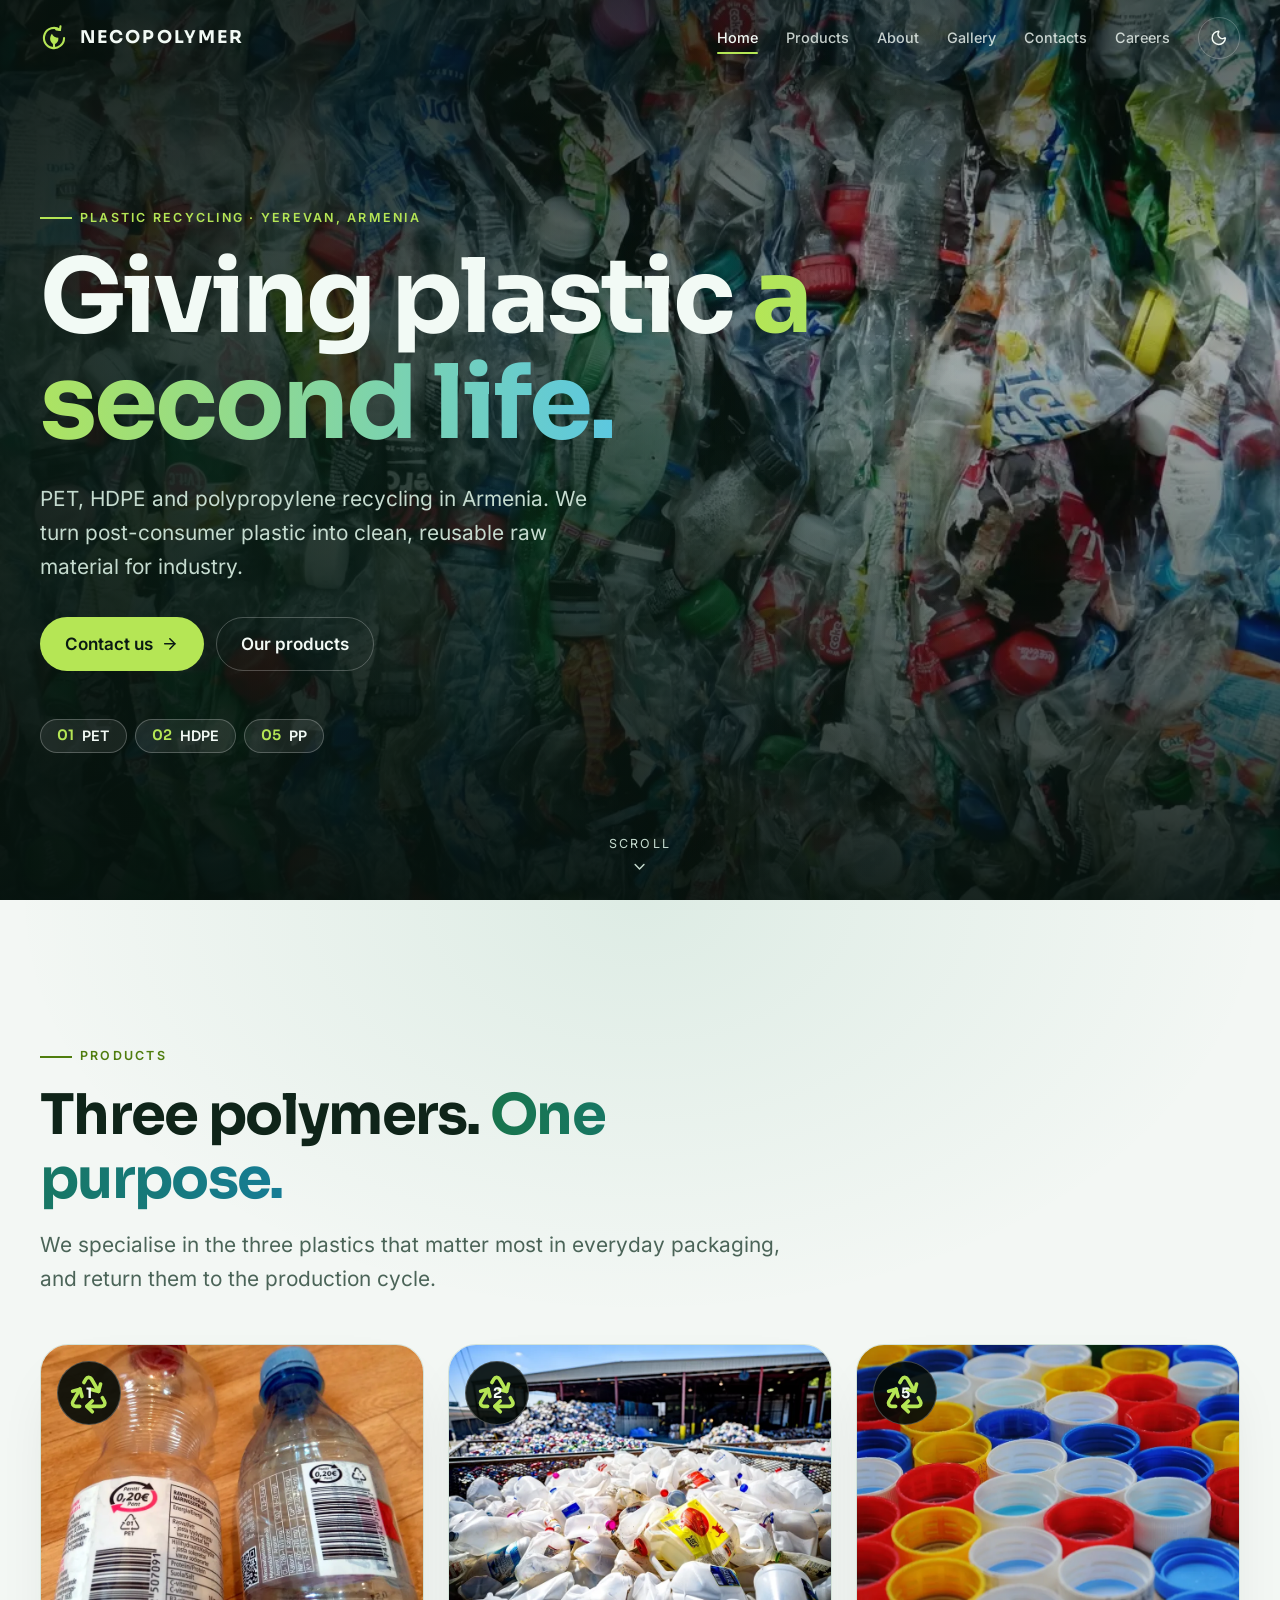
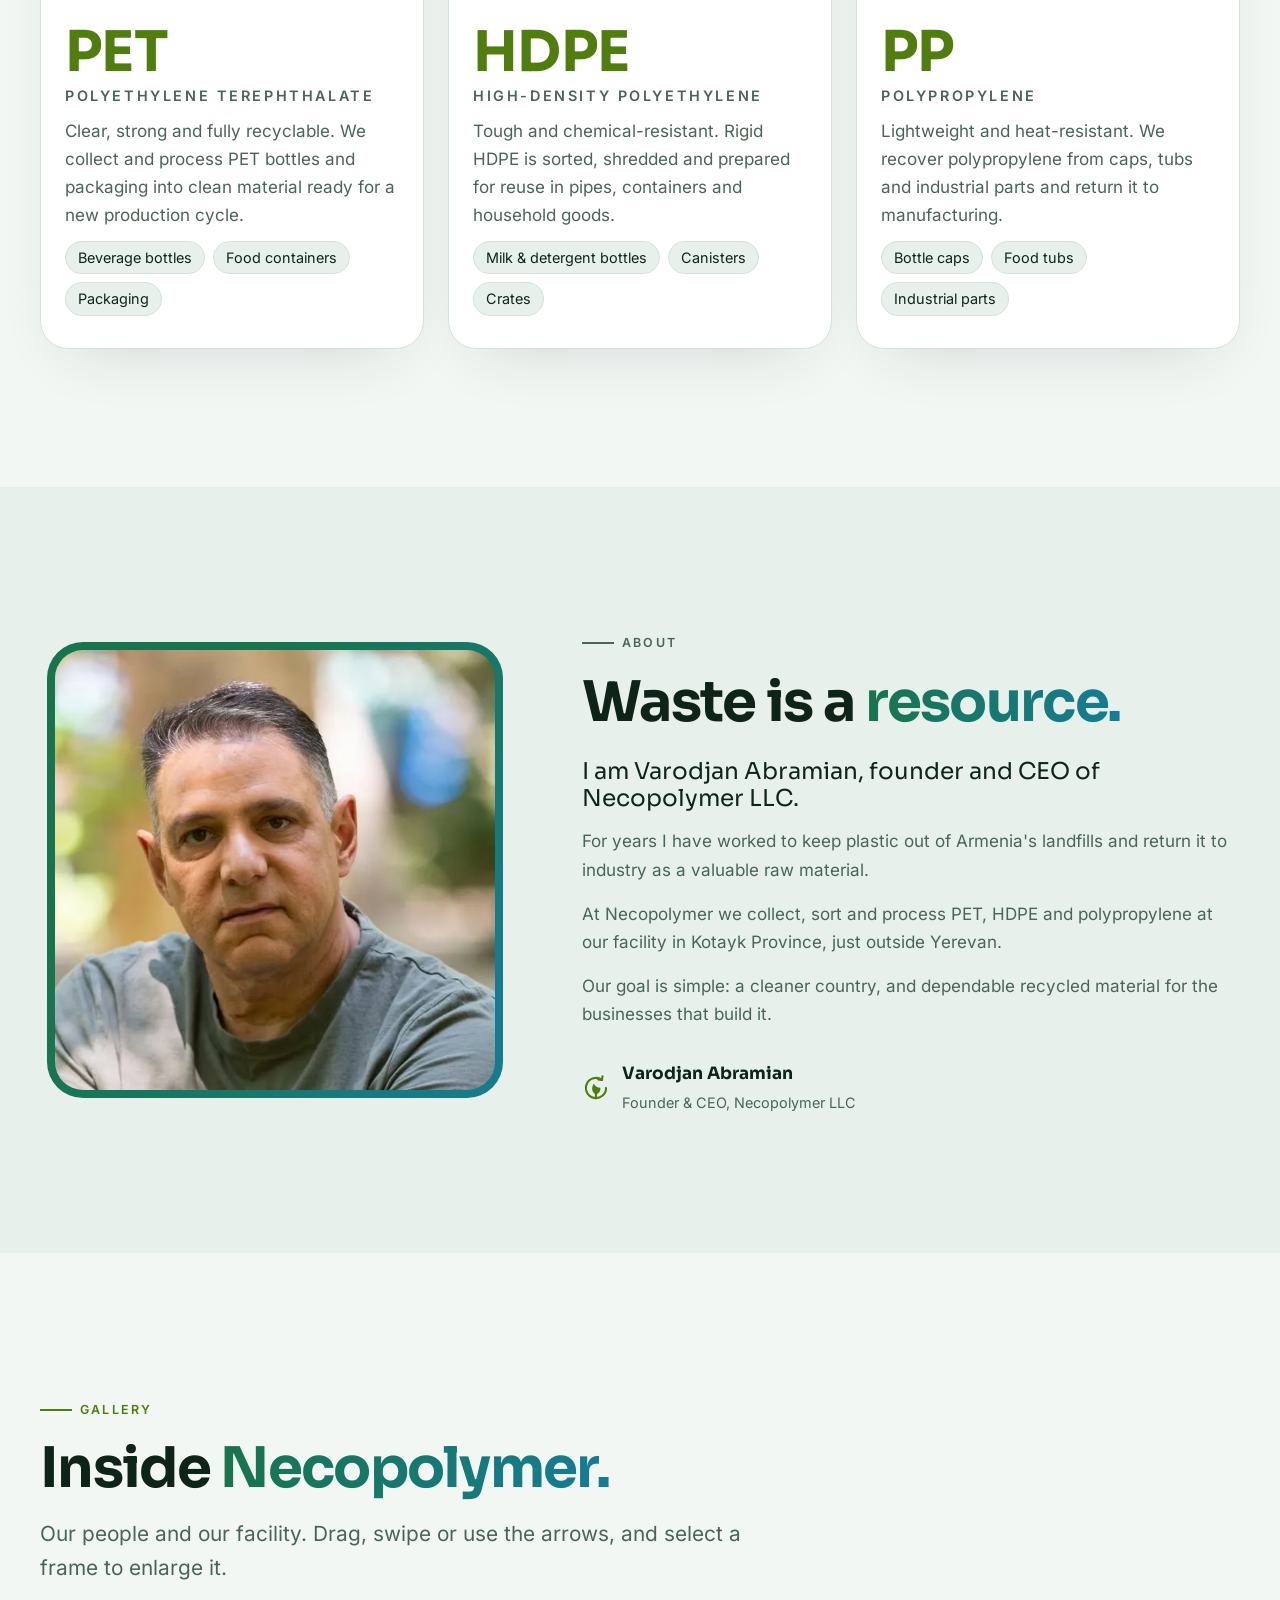
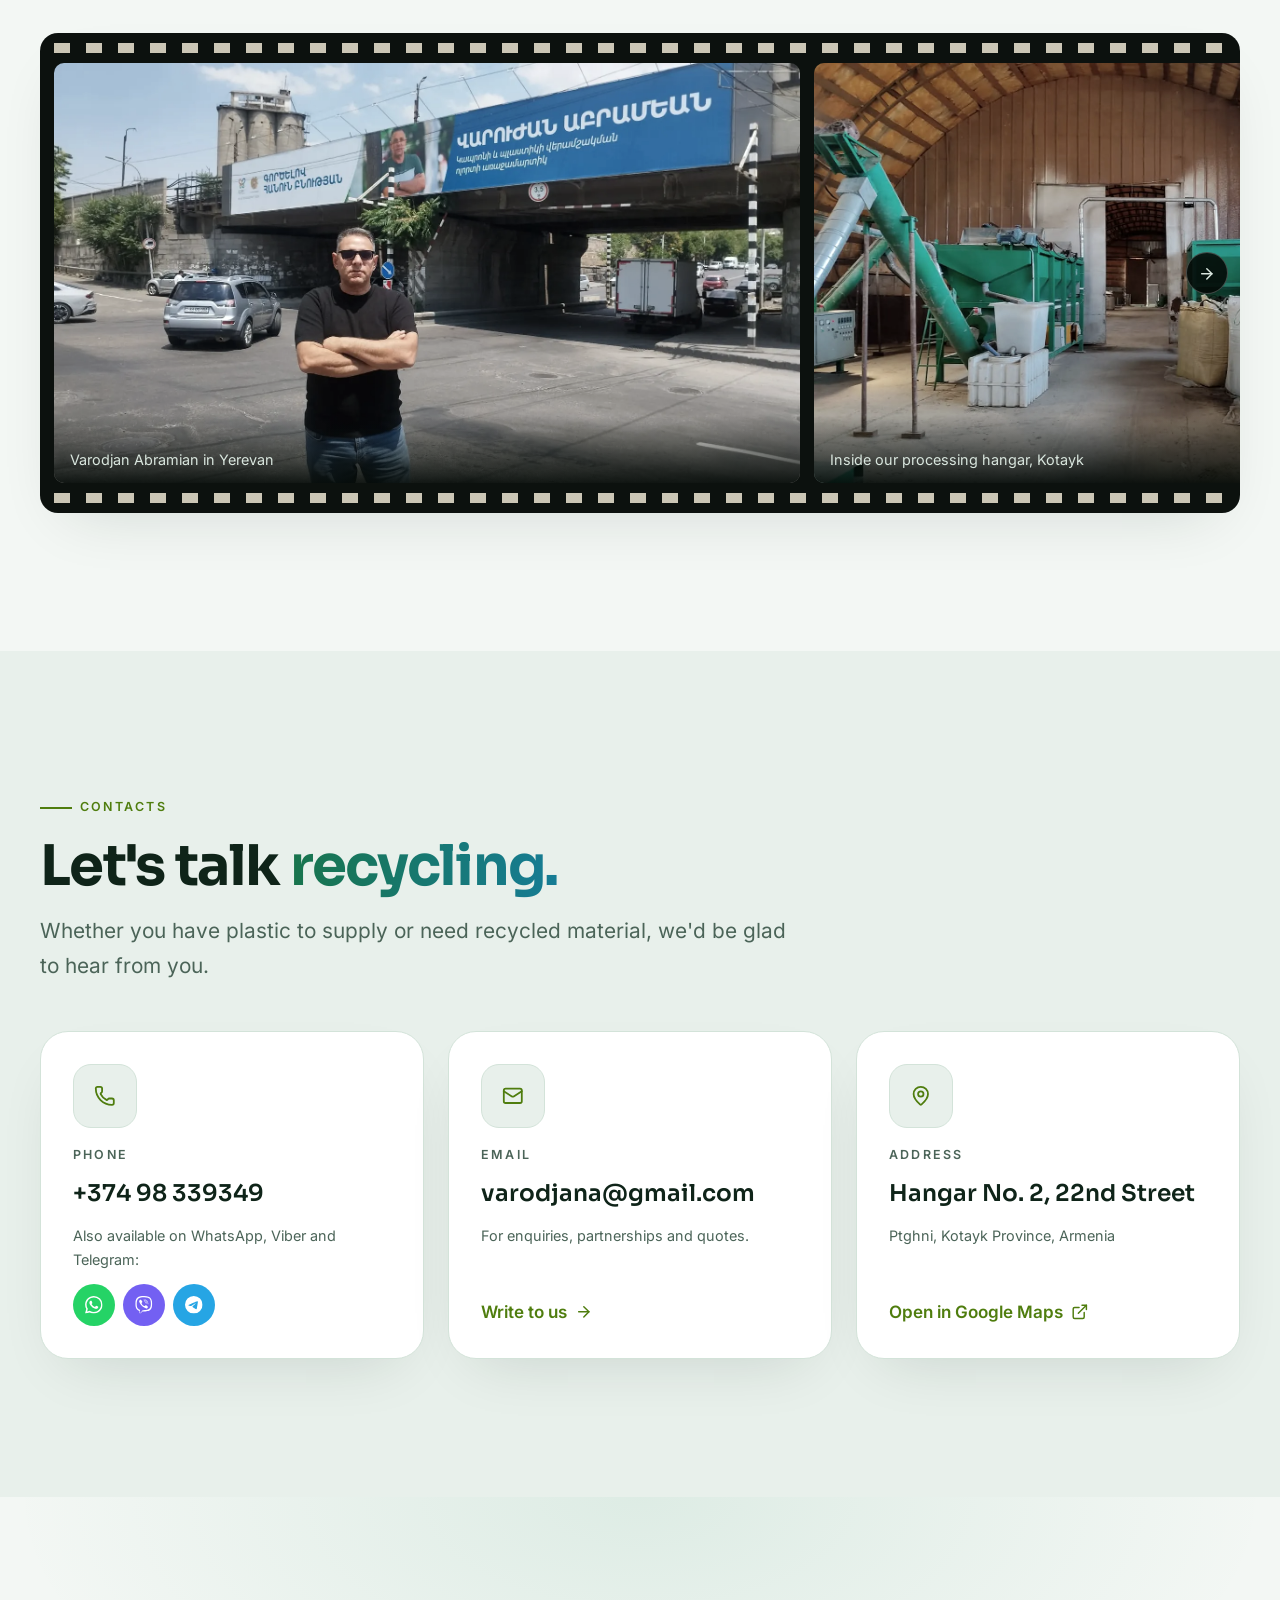
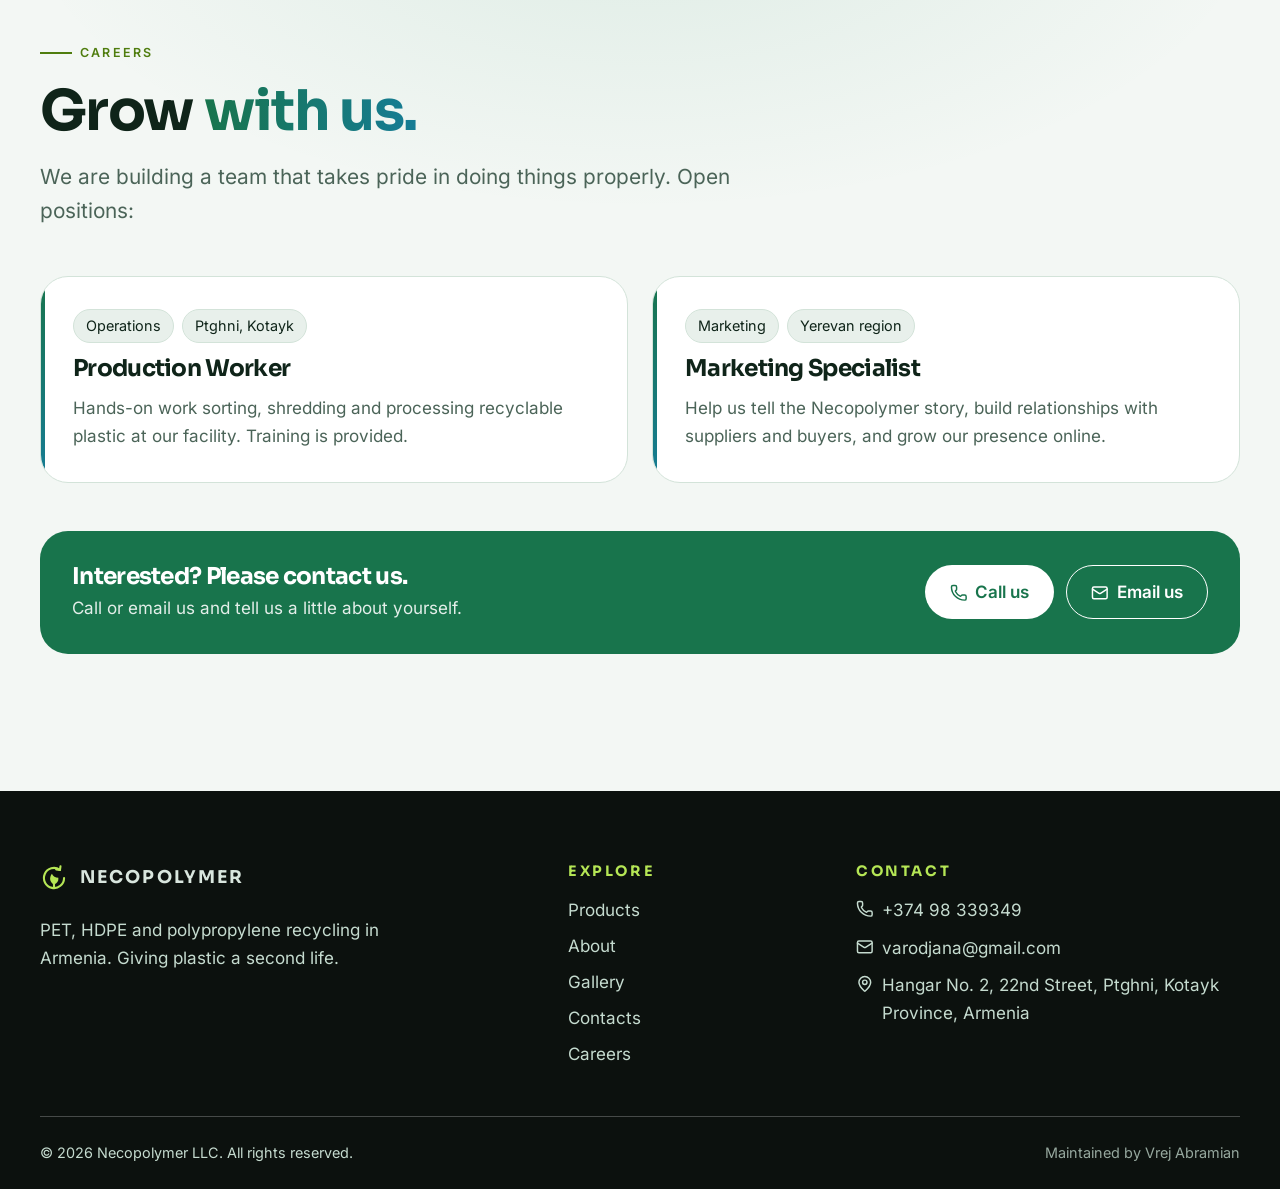
==== commit 728bb99f: "Update the phone number to +374 98 339349 Co-Authored-By: Claude Opus 5.5 <noreply@anthropic.com>" ====
--- a/index.html
+++ b/index.html
@@ -4,7 +4,7 @@
   <meta charset="utf-8">
   <meta name="viewport" content="width=device-width, initial-scale=1">
   <title>Necopolymer | PET, HDPE &amp; PP Plastic Recycling in Armenia</title>
-  <meta name="description" content="Necopolymer LLC recycles PET, HDPE and polypropylene in Kotayk Province, near Yerevan, Armenia. Call +374 98 886456.">
+  <meta name="description" content="Necopolymer LLC recycles PET, HDPE and polypropylene in Kotayk Province, near Yerevan, Armenia. Call +374 98 339349.">
   <link rel="canonical" href="https://necopolymer.com/">
   <meta name="theme-color" content="#0A1A13">
   <meta property="og:type" content="website">
@@ -41,7 +41,7 @@
     "description": "PET, HDPE and polypropylene plastic recycling in Armenia.",
     "url": "https://necopolymer.com/",
     "image": "https://necopolymer.com/assets/brand/og-image.jpg",
-    "telephone": "+37498886456",
+    "telephone": "+37498339349",
     "email": "varodjana@gmail.com",
     "founder": { "@type": "Person", "name": "Varodjan Abramian" },
     "address": {
@@ -238,14 +238,14 @@
           <article class="contact-card" data-reveal>
             <span class="contact-card__icon"><svg class="icon" aria-hidden="true"><use href="assets/brand/icons.svg#phone"></use></svg></span>
             <h3 class="contact-card__label">Phone</h3>
-            <a class="contact-card__value" href="tel:+37498886456">+374 98 886456</a>
+            <a class="contact-card__value" href="tel:+37498339349">+374 98 339349</a>
             <p class="contact-card__note">Also available on WhatsApp, Viber and Telegram:</p>
             <div class="messengers">
-              <a class="messenger messenger--whatsapp" href="https://wa.me/37498886456" target="_blank" rel="noopener" aria-label="Chat on WhatsApp" title="WhatsApp">
+              <a class="messenger messenger--whatsapp" href="https://wa.me/37498339349" target="_blank" rel="noopener" aria-label="Chat on WhatsApp" title="WhatsApp">
                 <svg class="icon icon--sm" aria-hidden="true"><use href="assets/brand/icons.svg#whatsapp"></use></svg></a>
-              <a class="messenger messenger--viber" href="viber://chat?number=%2B37498886456" aria-label="Chat on Viber" title="Viber">
+              <a class="messenger messenger--viber" href="viber://chat?number=%2B37498339349" aria-label="Chat on Viber" title="Viber">
                 <svg class="icon icon--sm" aria-hidden="true"><use href="assets/brand/icons.svg#viber"></use></svg></a>
-              <a class="messenger messenger--telegram" href="https://t.me/+37498886456" target="_blank" rel="noopener" aria-label="Chat on Telegram" title="Telegram">
+              <a class="messenger messenger--telegram" href="https://t.me/+37498339349" target="_blank" rel="noopener" aria-label="Chat on Telegram" title="Telegram">
                 <svg class="icon icon--sm" aria-hidden="true"><use href="assets/brand/icons.svg#telegram"></use></svg></a>
             </div>
           </article>
@@ -295,7 +295,7 @@
             <p>Call or email us and tell us a little about yourself.</p>
           </div>
           <div class="careers__actions">
-            <a class="btn btn--light" href="tel:+37498886456">
+            <a class="btn btn--light" href="tel:+37498339349">
               <svg class="icon icon--sm" aria-hidden="true"><use href="assets/brand/icons.svg#phone"></use></svg>Call us</a>
             <a class="btn btn--outline-light" href="mailto:varodjana@gmail.com?subject=Job%20application">
               <svg class="icon icon--sm" aria-hidden="true"><use href="assets/brand/icons.svg#mail"></use></svg>Email us</a>
@@ -328,7 +328,7 @@
         <div>
           <h2 class="footer__title">Contact</h2>
           <ul class="footer__list">
-            <li><a href="tel:+37498886456"><svg class="icon icon--sm" aria-hidden="true"><use href="assets/brand/icons.svg#phone"></use></svg>+374 98 886456</a></li>
+            <li><a href="tel:+37498339349"><svg class="icon icon--sm" aria-hidden="true"><use href="assets/brand/icons.svg#phone"></use></svg>+374 98 339349</a></li>
             <li><a href="mailto:varodjana@gmail.com"><svg class="icon icon--sm" aria-hidden="true"><use href="assets/brand/icons.svg#mail"></use></svg>varodjana@gmail.com</a></li>
             <li><a href="https://maps.app.goo.gl/LxYBtuq4fgTTaktv6" target="_blank" rel="noopener"><svg class="icon icon--sm" aria-hidden="true"><use href="assets/brand/icons.svg#map-pin"></use></svg>Hangar No. 2, 22nd Street, Ptghni, Kotayk Province, Armenia</a></li>
           </ul>
--- a/assets/css/tokens.css
+++ b/assets/css/tokens.css
@@ -0,0 +1,120 @@
+/* ==========================================================================
+   Necopolymer design tokens: THE place to restyle the site.
+   Every colour, font, size, radius and duration lives here. Other CSS files
+   hold no colour literals (enforced by scripts/check.py).
+   Scheme-dependent colours are declared once as light-dark(LIGHT, DARK).
+   ========================================================================== */
+:root {
+  color-scheme: light dark;
+
+  /* ---- Palette: page ---- */
+  --c-bg:            light-dark(#F3F7F4, #0A1A13);
+  --c-bg-alt:        light-dark(#E8F0EB, #0D2119);
+  --c-surface:       light-dark(#FFFFFF, #12281E);
+  --c-border:        light-dark(#D3E3D9, #23443A);
+  --c-text:          light-dark(#0F2419, #EAF4EE);
+  --c-text-muted:    light-dark(#4B6458, #A3BCAF);
+  --c-primary:       light-dark(#18744C, #1F8A5B);
+  --c-primary-hover: light-dark(#125E3D, #27A56D);
+  --c-on-primary:    #FFFFFF;
+  --c-accent:        light-dark(#4F7D0E, #B5E655);
+  --c-accent-2:      light-dark(#167C95, #5CC8E0);
+  --c-on-accent:     #0A1A13;
+  --c-cta-bg:        light-dark(#18744C, #15603F);
+  --c-focus:         light-dark(#167C95, #5CC8E0);
+  --c-shadow:        light-dark(rgb(15 36 25 / 0.16), rgb(0 0 0 / 0.5));
+  --c-grad-1:        light-dark(#18744C, #B5E655);
+  --c-grad-2:        light-dark(#167C95, #5CC8E0);
+  --c-header:        light-dark(rgb(243 247 244 / 0.72), rgb(10 26 19 / 0.6));
+  --c-header-solid:  light-dark(rgb(243 247 244 / 0.96), rgb(10 26 19 / 0.94));
+
+  /* ---- Palette: always-dark surfaces (hero, film strip, lightbox, footer) ---- */
+  --c-hero-text:        #F2FAF5;
+  --c-hero-muted:       #C5DBCF;
+  --c-hero-grad-1:      #B5E655;
+  --c-hero-grad-2:      #5CC8E0;
+  --c-hero-chip:        rgb(255 255 255 / 0.08);
+  --c-hero-chip-border: rgb(255 255 255 / 0.24);
+  --c-film:             #0C110E;
+  --c-film-hole:        #EDE6D3;
+  --c-film-text:        #D9E6DE;
+  --c-scrim:            rgb(4 10 7 / 0.9);
+
+  /* ---- Messenger brand colours ---- */
+  --c-whatsapp: #25D366;
+  --c-viber:    #7360F2;
+  --c-telegram: #26A5E4;
+
+  /* ---- Gradients ---- */
+  --g-hero:
+    linear-gradient(90deg, rgb(6 18 13 / 0.78) 0%, rgb(6 18 13 / 0.45) 45%, transparent 75%),
+    linear-gradient(180deg, rgb(6 18 13 / 0.7) 0%, rgb(6 18 13 / 0.3) 35%, rgb(6 18 13 / 0.6) 70%, rgb(6 18 13 / 0.92) 100%),
+    radial-gradient(120% 80% at 10% 60%, rgb(31 138 91 / 0.4), transparent 60%);
+  --g-glow: radial-gradient(70% 50% at 50% 0%, light-dark(rgb(31 138 91 / 0.1), rgb(31 138 91 / 0.2)), transparent 70%);
+
+  /* ---- Typography ---- */
+  --font-display: "Sora", ui-sans-serif, system-ui, sans-serif;
+  --font-body:    "Inter", ui-sans-serif, system-ui, sans-serif;
+  --fs-hero:    clamp(2.75rem, 1.2rem + 6.5vw, 6.75rem);
+  --fs-h2:      clamp(2rem, 1.2rem + 3vw, 3.5rem);
+  --fs-h3:      clamp(1.2rem, 1.05rem + 0.5vw, 1.45rem);
+  --fs-lead:    clamp(1.08rem, 1rem + 0.4vw, 1.3rem);
+  --fs-body:    1.0625rem;
+  --fs-small:   0.9rem;
+  --fs-eyebrow: 0.78rem;
+  --fs-brand:   1.1rem;
+  --lh-tight:   1.04;
+  --lh-heading: 1.15;
+  --lh-body:    1.65;
+  --tracking-tight:   -0.03em;
+  --tracking-eyebrow: 0.18em;
+  --tracking-brand:   0.12em;
+
+  /* ---- Space & layout ---- */
+  --sp-1: 0.25rem; --sp-2: 0.5rem; --sp-3: 0.75rem; --sp-4: 1rem;
+  --sp-5: 1.5rem;  --sp-6: 2rem;   --sp-7: 3rem;    --sp-8: 4.5rem;
+  --section-pad: clamp(4.5rem, 3rem + 7vw, 9rem);
+  --container: 1200px;
+  --container-narrow: 760px;
+  --gutter: clamp(1rem, 0.5rem + 3vw, 2rem);
+  --header-h: 76px;
+  --header-h-scrolled: 62px;
+  --line: 2px;
+  --border-w: 1px;
+
+  /* ---- Shape & depth ---- */
+  --radius-sm: 10px;
+  --radius: 18px;
+  --radius-lg: 28px;
+  --radius-pill: 999px;
+  --shadow-card: 0 24px 60px -28px var(--c-shadow);
+  --blur: 16px;
+
+  /* ---- Icons & controls ---- */
+  --icon-sm: 1.1rem;
+  --icon: 1.35rem;
+  --icon-lg: 1.75rem;
+  --control: 42px;
+  --badge: 64px;
+
+  /* ---- Motion ---- */
+  --dur-fast: 180ms;
+  --dur: 420ms;
+  --dur-slow: 900ms;
+  --dur-kenburns: 26s;
+  --dur-ring: 12s;
+  --ease: cubic-bezier(0.2, 0.7, 0.2, 1);
+  --reveal-shift: 28px;
+  --reveal-stagger: 90ms;
+
+  /* ---- Film strip ---- */
+  --film-frame-h: clamp(220px, 40vw, 420px);
+  --film-edge: 30px;
+  --film-hole-h: 10px;
+  --film-hole-w: 16px;
+  --film-gap: 14px;
+}
+
+/* Explicit choice from the theme toggle (saved in localStorage as "neco-theme"). */
+:root[data-theme="light"] { color-scheme: light; }
+:root[data-theme="dark"]  { color-scheme: dark; }
--- a/assets/css/base.css
+++ b/assets/css/base.css
@@ -0,0 +1,100 @@
+/* Base: fonts, reset, layout primitives, typography, buttons, reveal. Values come from tokens.css. */
+@font-face {
+  font-family: "Sora";
+  src: url("../fonts/sora-latin-wght.woff2") format("woff2");
+  font-weight: 100 800;
+  font-display: swap;
+}
+@font-face {
+  font-family: "Inter";
+  src: url("../fonts/inter-latin-wght.woff2") format("woff2");
+  font-weight: 100 900;
+  font-display: swap;
+}
+
+*, *::before, *::after { box-sizing: border-box; }
+* { margin: 0; }
+html { scroll-behavior: smooth; scroll-padding-top: var(--header-h-scrolled); -webkit-text-size-adjust: 100%; }
+body {
+  background: var(--c-bg);
+  color: var(--c-text);
+  font-family: var(--font-body);
+  font-size: var(--fs-body);
+  line-height: var(--lh-body);
+  -webkit-font-smoothing: antialiased;
+  overflow-x: hidden;
+}
+img, svg { display: block; max-width: 100%; }
+img { height: auto; }
+a { color: inherit; text-decoration: none; }
+button { font: inherit; color: inherit; background: none; border: 0; cursor: pointer; }
+ul { list-style: none; padding: 0; }
+h1, h2, h3 { font-family: var(--font-display); font-weight: 700; line-height: var(--lh-heading); letter-spacing: var(--tracking-tight); }
+:focus-visible { outline: var(--line) solid var(--c-focus); outline-offset: 3px; border-radius: var(--radius-sm); }
+::selection { background: var(--c-primary); color: var(--c-on-primary); }
+
+.skip-link {
+  position: absolute; left: var(--sp-4); top: calc(-1 * var(--header-h)); z-index: 100;
+  padding: var(--sp-2) var(--sp-4); border-radius: var(--radius-sm);
+  background: var(--c-primary); color: var(--c-on-primary);
+}
+.skip-link:focus { top: var(--sp-4); }
+.visually-hidden {
+  position: absolute; width: 1px; height: 1px; margin: -1px; padding: 0;
+  overflow: hidden; clip: rect(0 0 0 0); white-space: nowrap; border: 0;
+}
+
+/* ---- Layout ---- */
+.container { width: min(100% - 2 * var(--gutter), var(--container)); margin-inline: auto; }
+.section { position: relative; padding-block: var(--section-pad); }
+.section--alt { background-color: var(--c-bg-alt); }
+.section__head { max-width: var(--container-narrow); margin-bottom: var(--sp-7); }
+.section__title { font-size: var(--fs-h2); }
+.section__lead { margin-top: var(--sp-4); font-size: var(--fs-lead); color: var(--c-text-muted); }
+.eyebrow {
+  display: inline-flex; align-items: center; gap: var(--sp-2); margin-bottom: var(--sp-4);
+  font-size: var(--fs-eyebrow); font-weight: 600; letter-spacing: var(--tracking-eyebrow); text-transform: uppercase;
+  color: var(--c-accent);
+}
+.eyebrow::before { content: ""; width: var(--sp-6); height: var(--line); background: currentColor; }
+.text-gradient {
+  background-image: linear-gradient(90deg, var(--c-grad-1), var(--c-grad-2));
+  -webkit-background-clip: text; background-clip: text; color: transparent;
+}
+
+/* ---- Icons ---- */
+.icon { width: var(--icon); height: var(--icon); flex: none; }
+.icon--sm { width: var(--icon-sm); height: var(--icon-sm); }
+.icon--lg { width: var(--icon-lg); height: var(--icon-lg); }
+
+/* ---- Buttons ---- */
+.btn {
+  display: inline-flex; align-items: center; gap: var(--sp-2);
+  padding: var(--sp-3) var(--sp-5); border: var(--border-w) solid transparent; border-radius: var(--radius-pill);
+  font-weight: 600;
+  transition: transform var(--dur-fast) var(--ease), background-color var(--dur-fast) var(--ease),
+              border-color var(--dur-fast) var(--ease), color var(--dur-fast) var(--ease);
+}
+.btn:hover { transform: translateY(-2px); }
+.btn--primary { background: var(--c-primary); color: var(--c-on-primary); }
+.btn--primary:hover { background: var(--c-primary-hover); }
+.btn--accent { background: var(--c-accent); color: var(--c-on-accent); }
+.btn--ghost { border-color: var(--c-border); color: var(--c-text); }
+.btn--ghost:hover { border-color: var(--c-accent); color: var(--c-accent); }
+
+/* ---- Reveal on scroll: hidden only while html.js is set, so no-JS visitors see everything ---- */
+.js [data-reveal] {
+  opacity: 0; transform: translateY(var(--reveal-shift));
+  transition: opacity var(--dur-slow) var(--ease), transform var(--dur-slow) var(--ease);
+  transition-delay: calc(var(--d, 0) * var(--reveal-stagger));
+}
+.js [data-reveal].is-visible { opacity: 1; transform: none; }
+
+@media (prefers-reduced-motion: reduce) {
+  html { scroll-behavior: auto; }
+  *, *::before, *::after {
+    animation-duration: 0.01ms !important; animation-iteration-count: 1 !important;
+    transition-duration: 0.01ms !important; transition-delay: 0s !important;
+  }
+  .js [data-reveal] { opacity: 1; transform: none; }
+}
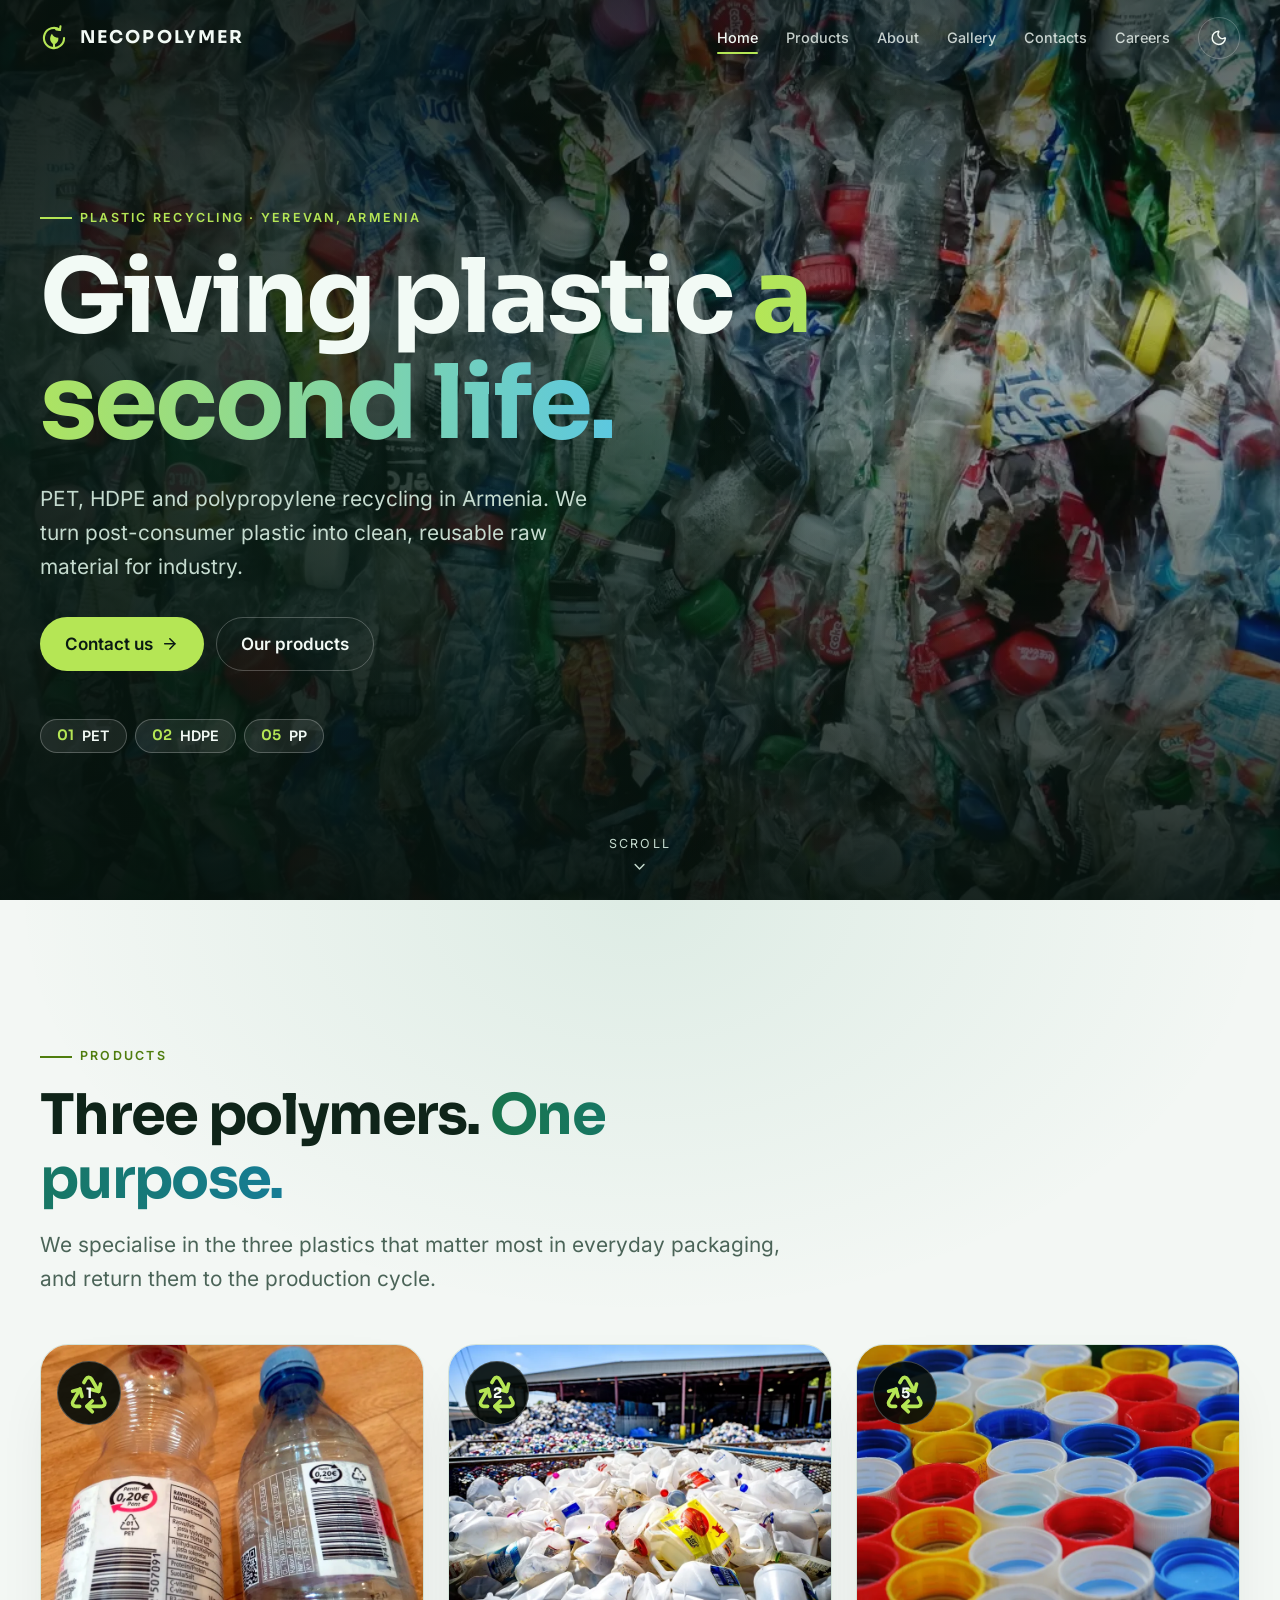
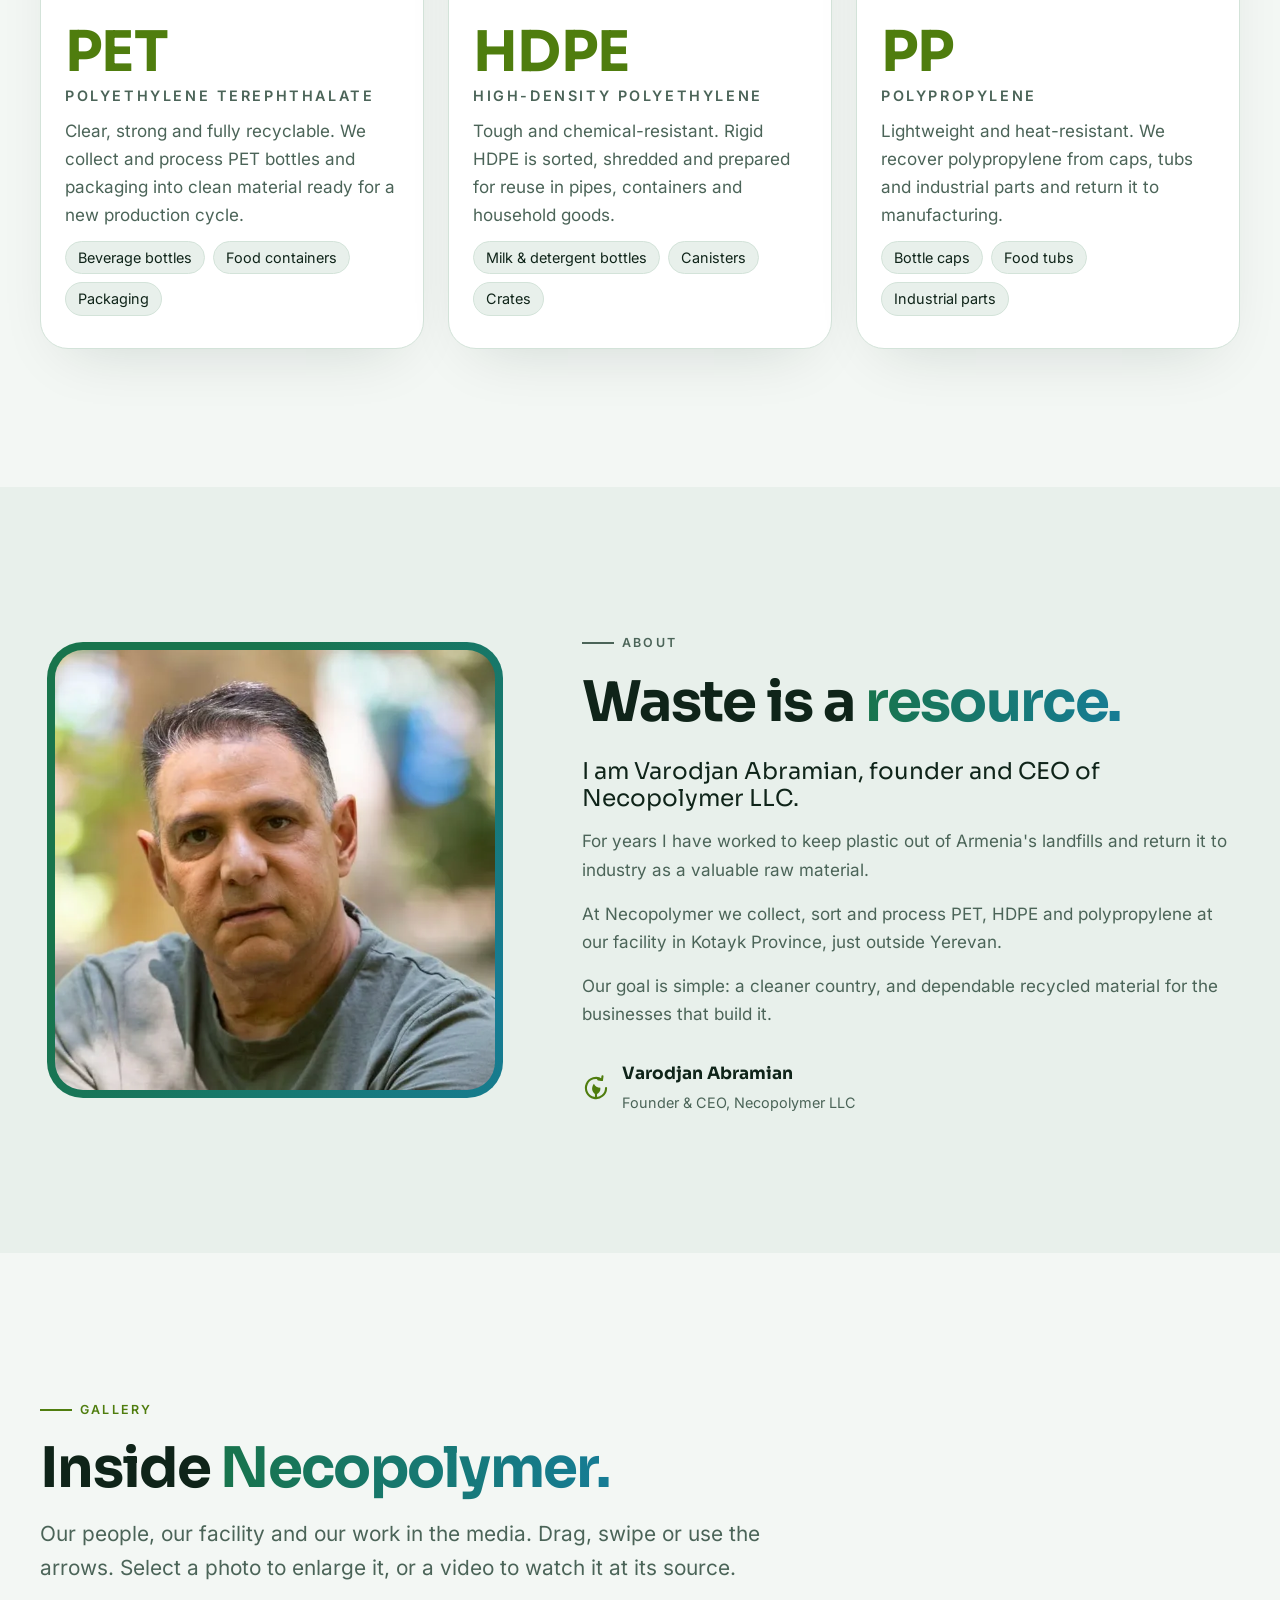
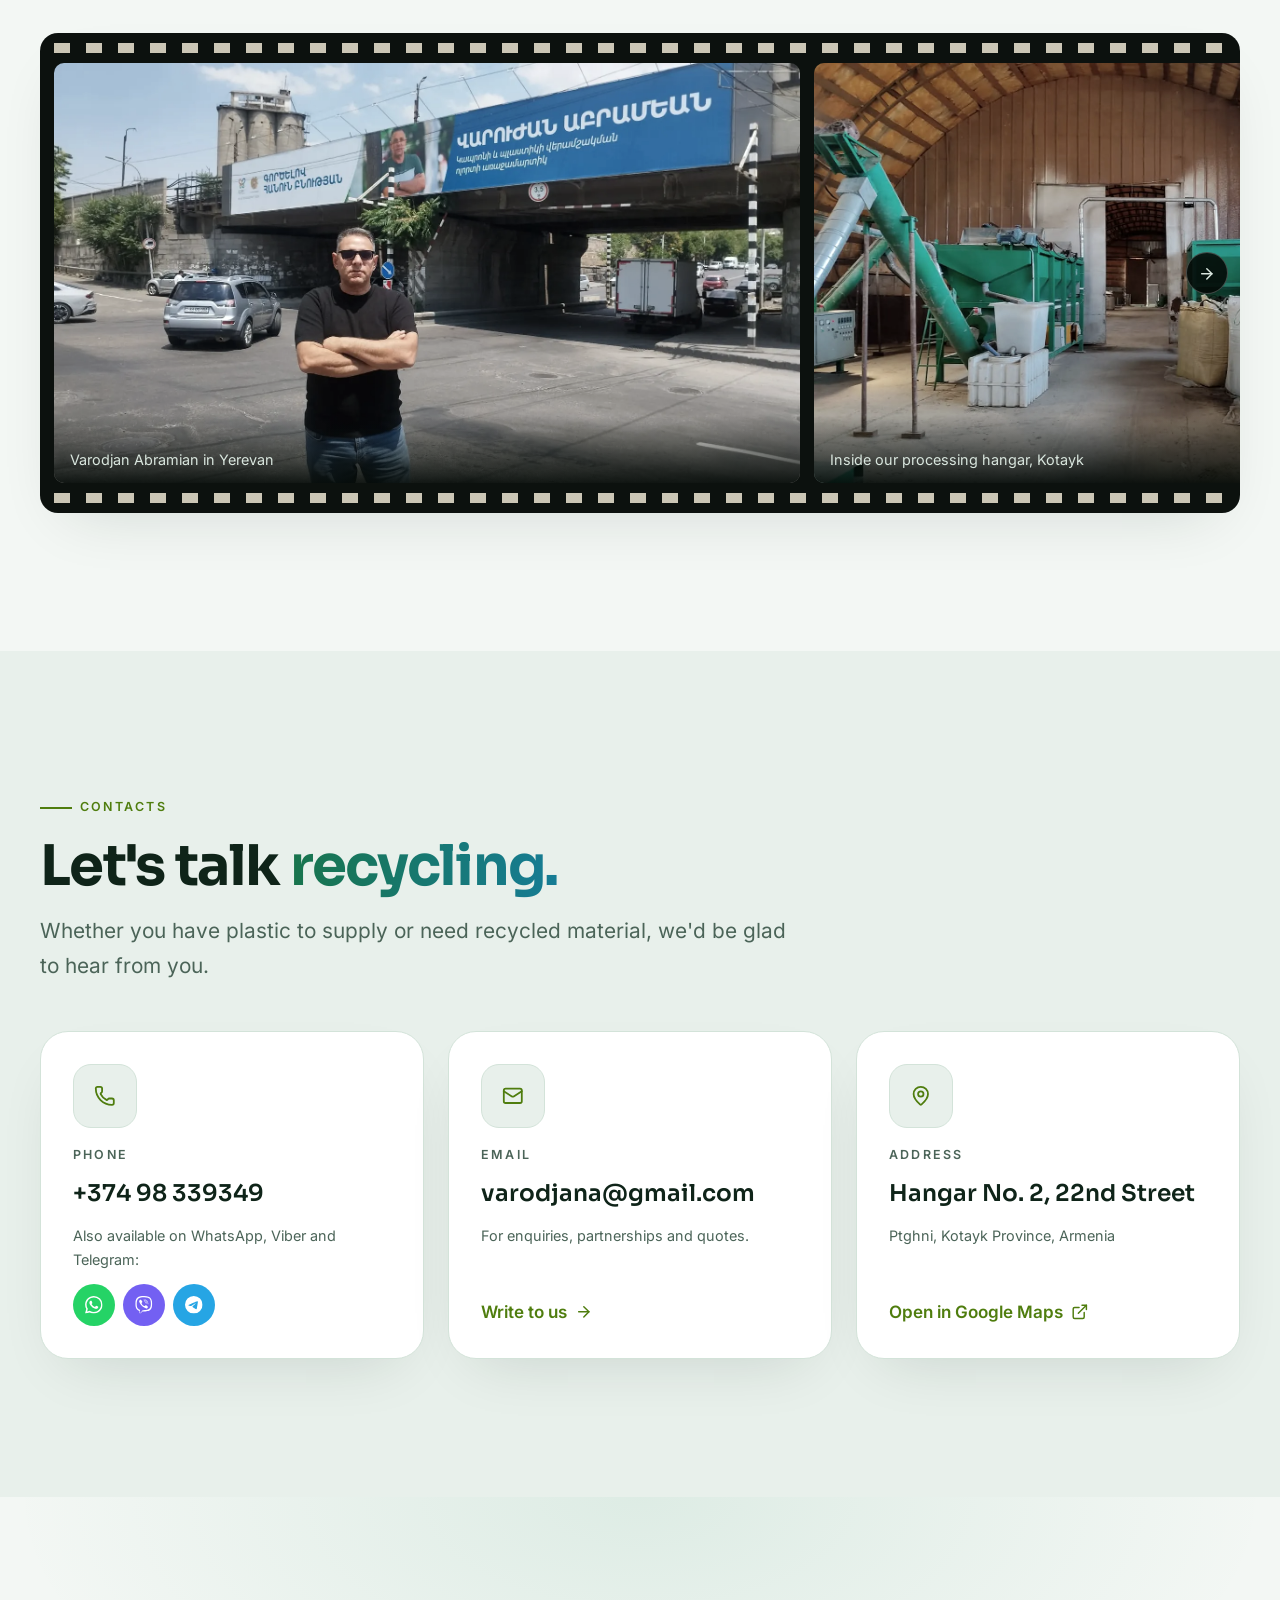
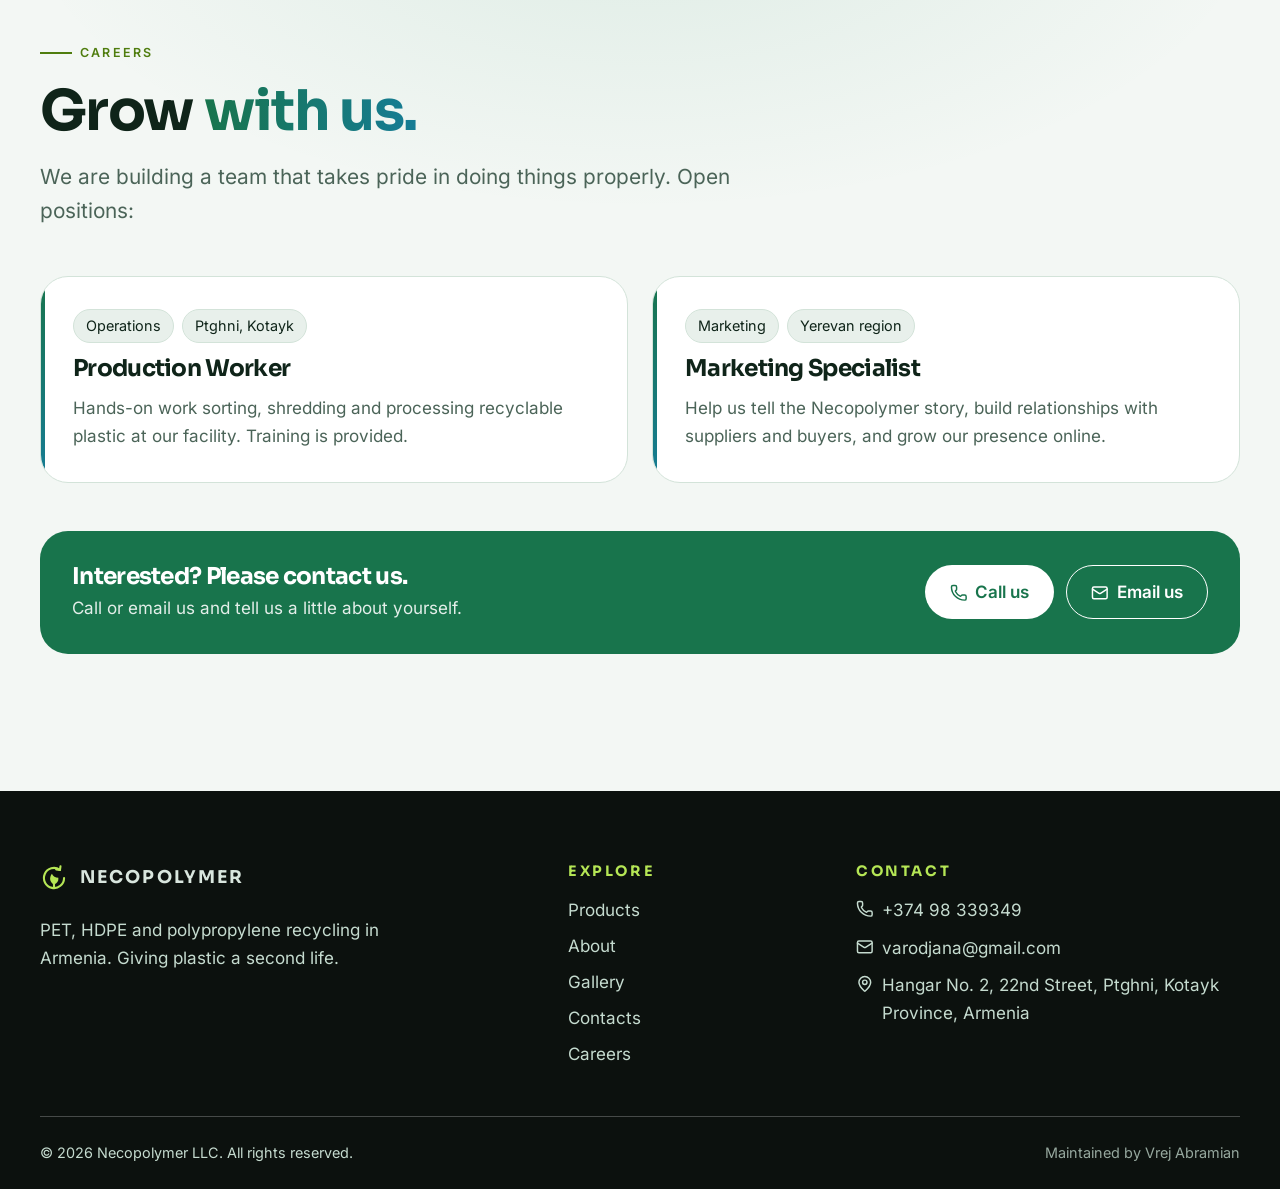
==== commit a8a5cd63: "Add video previews to the gallery Three film-strip frames link to YouTube and Instagram in a new tab" ====
--- a/index.html
+++ b/index.html
@@ -199,13 +199,13 @@
         <header class="section__head" data-reveal>
           <p class="eyebrow">Gallery</p>
           <h2 class="section__title" id="gallery-title">Inside <span class="text-gradient">Necopolymer.</span></h2>
-          <p class="section__lead">Our people and our facility. Drag, swipe or use the arrows, and select a frame to enlarge it.</p>
+          <p class="section__lead">Our people, our facility and our work in the media. Drag, swipe or use the arrows. Select a photo to enlarge it, or a video to watch it at its source.</p>
         </header>
         <div class="film" data-film data-reveal>
-          <button class="film__nav film__nav--prev" type="button" data-film-prev aria-label="Previous photos">
+          <button class="film__nav film__nav--prev" type="button" data-film-prev aria-label="Previous frames">
             <svg class="icon icon--sm" aria-hidden="true"><use href="assets/brand/icons.svg#arrow-left"></use></svg>
           </button>
-          <div class="film__track" role="region" aria-label="Photo strip" tabindex="0">
+          <div class="film__track" role="region" aria-label="Photo and video strip" tabindex="0">
             <figure class="film__frame">
               <button class="film__open" type="button" aria-label="Enlarge photo: Varodjan Abramian in Yerevan">
                 <img src="assets/img/gallery/varodjan-yerevan.webp" alt="Varodjan Abramian standing in front of his recycling billboard in Yerevan" width="1600" height="901" loading="lazy" draggable="false">
@@ -218,8 +218,32 @@
               </button>
               <figcaption>Inside our processing hangar, Kotayk</figcaption>
             </figure>
-          </div>
-          <button class="film__nav film__nav--next" type="button" data-film-next aria-label="Next photos">
+            <figure class="film__frame">
+              <a class="film__open film__open--video" href="https://www.youtube.com/watch?v=NToIhzARzUc" target="_blank" rel="noopener" draggable="false" aria-label="Watch on YouTube, opens in a new tab: Acting for Nature, Ministry of Environment of Armenia">
+                <img src="assets/img/gallery/video-acting-for-nature.webp" alt="Shredded multicoloured PET flakes" width="565" height="318" loading="lazy" draggable="false">
+                <span class="film__play" aria-hidden="true"><svg class="icon"><use href="assets/brand/icons.svg#play"></use></svg></span>
+                <span class="film__source" aria-hidden="true"><svg class="icon icon--sm"><use href="assets/brand/icons.svg#youtube"></use></svg>YouTube</span>
+              </a>
+              <figcaption>"Acting for Nature", Ministry of Environment of Armenia</figcaption>
+            </figure>
+            <figure class="film__frame">
+              <a class="film__open film__open--video" href="https://www.youtube.com/watch?v=mpYKI2FZSgc" target="_blank" rel="noopener" draggable="false" aria-label="Watch on YouTube, opens in a new tab: Plastic waste recycling in Armenia, EcoLur">
+                <img src="assets/img/gallery/video-ecolur-plastic.webp" alt="A bulk bag full of empty plastic bottles" width="960" height="540" loading="lazy" draggable="false">
+                <span class="film__play" aria-hidden="true"><svg class="icon"><use href="assets/brand/icons.svg#play"></use></svg></span>
+                <span class="film__source" aria-hidden="true"><svg class="icon icon--sm"><use href="assets/brand/icons.svg#youtube"></use></svg>YouTube</span>
+              </a>
+              <figcaption>Plastic waste recycling in Armenia, EcoLur</figcaption>
+            </figure>
+            <figure class="film__frame">
+              <a class="film__open film__open--video" href="https://www.instagram.com/reel/DcRIEHKMu4g/" target="_blank" rel="noopener" draggable="false" aria-label="Watch on Instagram, opens in a new tab: Varodjan Abramian's plastics plant, Hayern Aysor">
+                <img src="assets/img/gallery/video-hayern-aysor.webp" alt="A shredding line and bulk bags of plastic flakes inside a recycling hangar" width="640" height="360" loading="lazy" draggable="false">
+                <span class="film__play" aria-hidden="true"><svg class="icon"><use href="assets/brand/icons.svg#play"></use></svg></span>
+                <span class="film__source" aria-hidden="true"><svg class="icon icon--sm"><use href="assets/brand/icons.svg#instagram"></use></svg>Instagram</span>
+              </a>
+              <figcaption>Varodjan Abramian's plastics plant, Hayern Aysor</figcaption>
+            </figure>
+          </div>
+          <button class="film__nav film__nav--next" type="button" data-film-next aria-label="Next frames">
             <svg class="icon icon--sm" aria-hidden="true"><use href="assets/brand/icons.svg#arrow-right"></use></svg>
           </button>
         </div>
--- a/assets/css/components.css
+++ b/assets/css/components.css
@@ -207,6 +207,19 @@
   transition: transform var(--dur-slow) var(--ease), filter var(--dur) var(--ease);
 }
 .film__frame:hover img, .film__open:focus-visible img { transform: scale(1.04); filter: none; }
+.film__open--video { position: relative; color: var(--c-film-text); }
+.film__play {
+  position: absolute; inset: 0; margin: auto; display: grid; place-items: center;
+  width: clamp(52px, 10vw, 76px); aspect-ratio: 1; border-radius: var(--radius-pill);
+  background: var(--c-scrim); border: 1px solid var(--c-hero-chip-border); pointer-events: none;
+  transition: transform var(--dur) var(--ease), color var(--dur-fast) var(--ease);
+}
+.film__open--video:hover .film__play, .film__open--video:focus-visible .film__play { transform: scale(1.1); color: var(--c-hero-grad-1); }
+.film__source {
+  position: absolute; top: var(--sp-3); left: 50%; translate: -50% 0; display: inline-flex; align-items: center; gap: var(--sp-2);
+  padding: var(--sp-1) var(--sp-3); border-radius: var(--radius-pill); background: var(--c-scrim);
+  font-size: var(--fs-small); pointer-events: none;
+}
 .film__frame figcaption {
   position: absolute; inset: auto 0 0 0; padding: var(--sp-6) var(--sp-4) var(--sp-3);
   background: linear-gradient(transparent, var(--c-scrim)); font-size: var(--fs-small); pointer-events: none;
